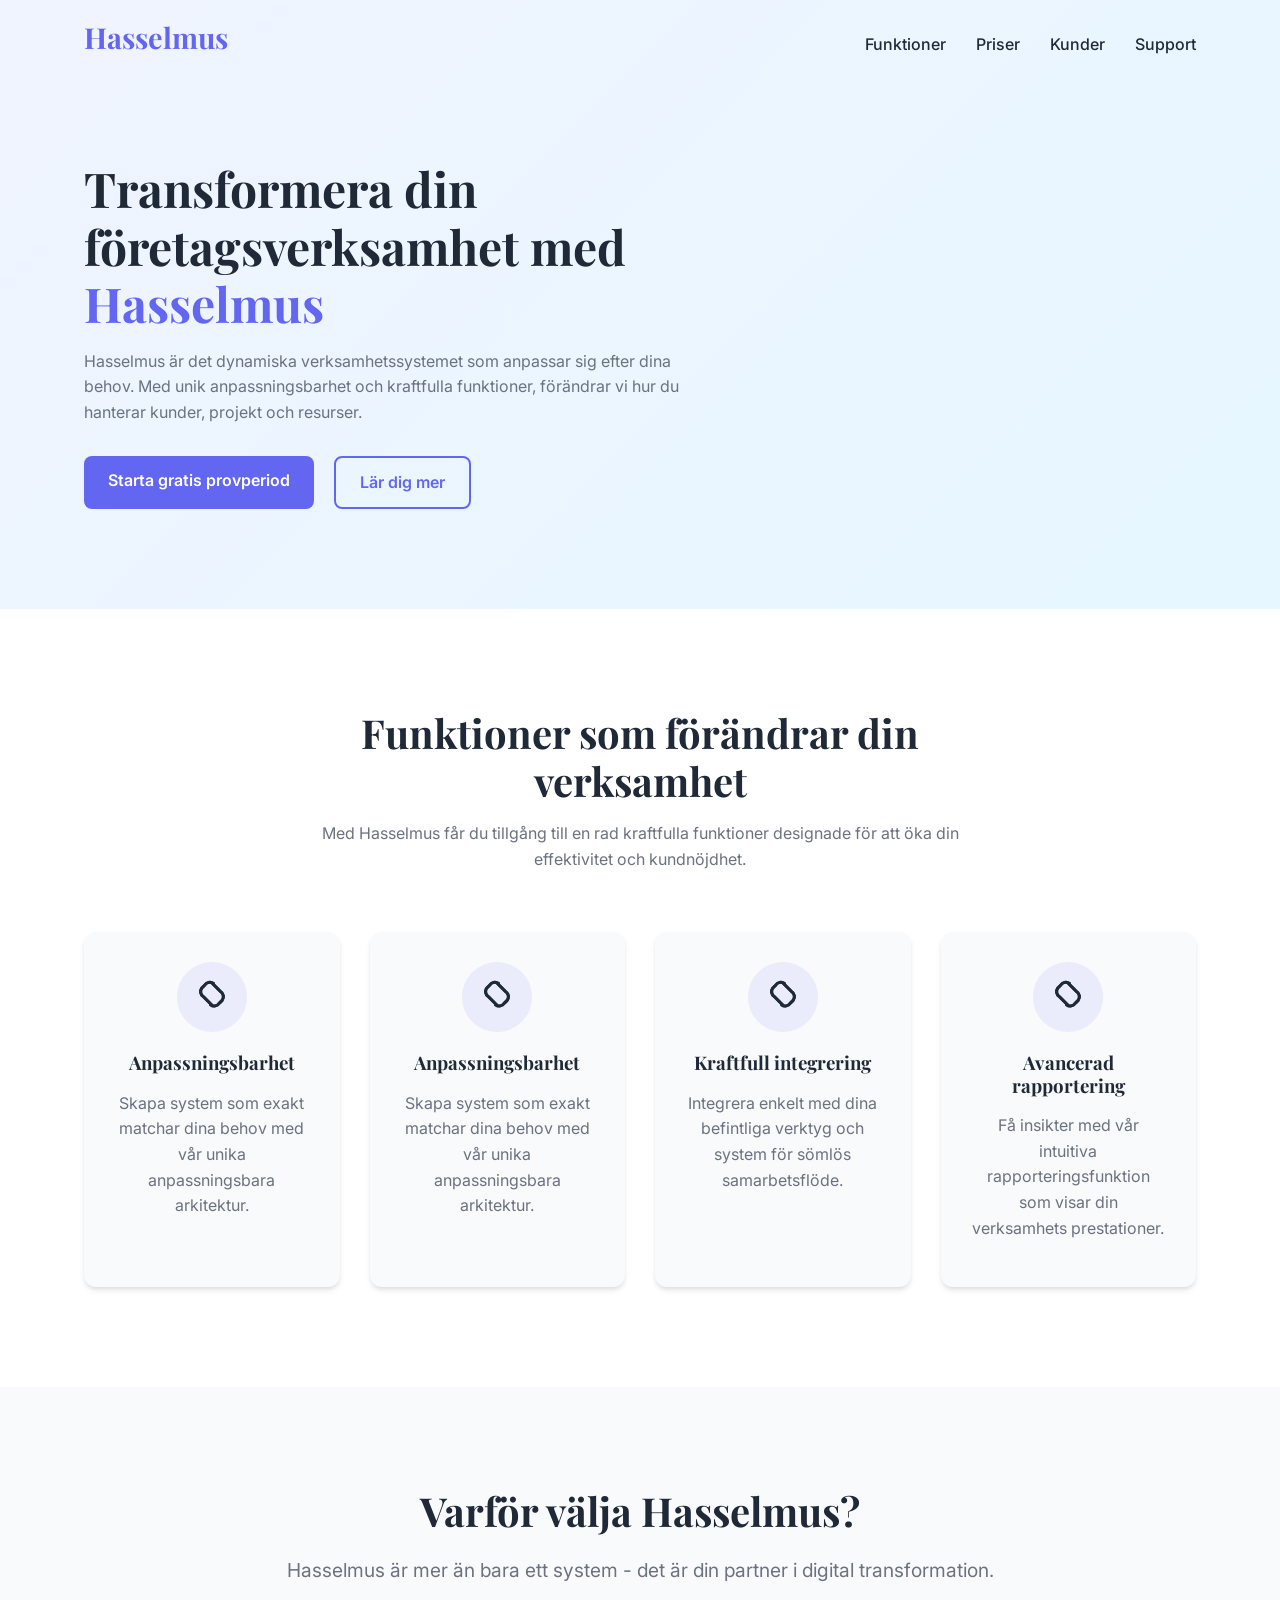
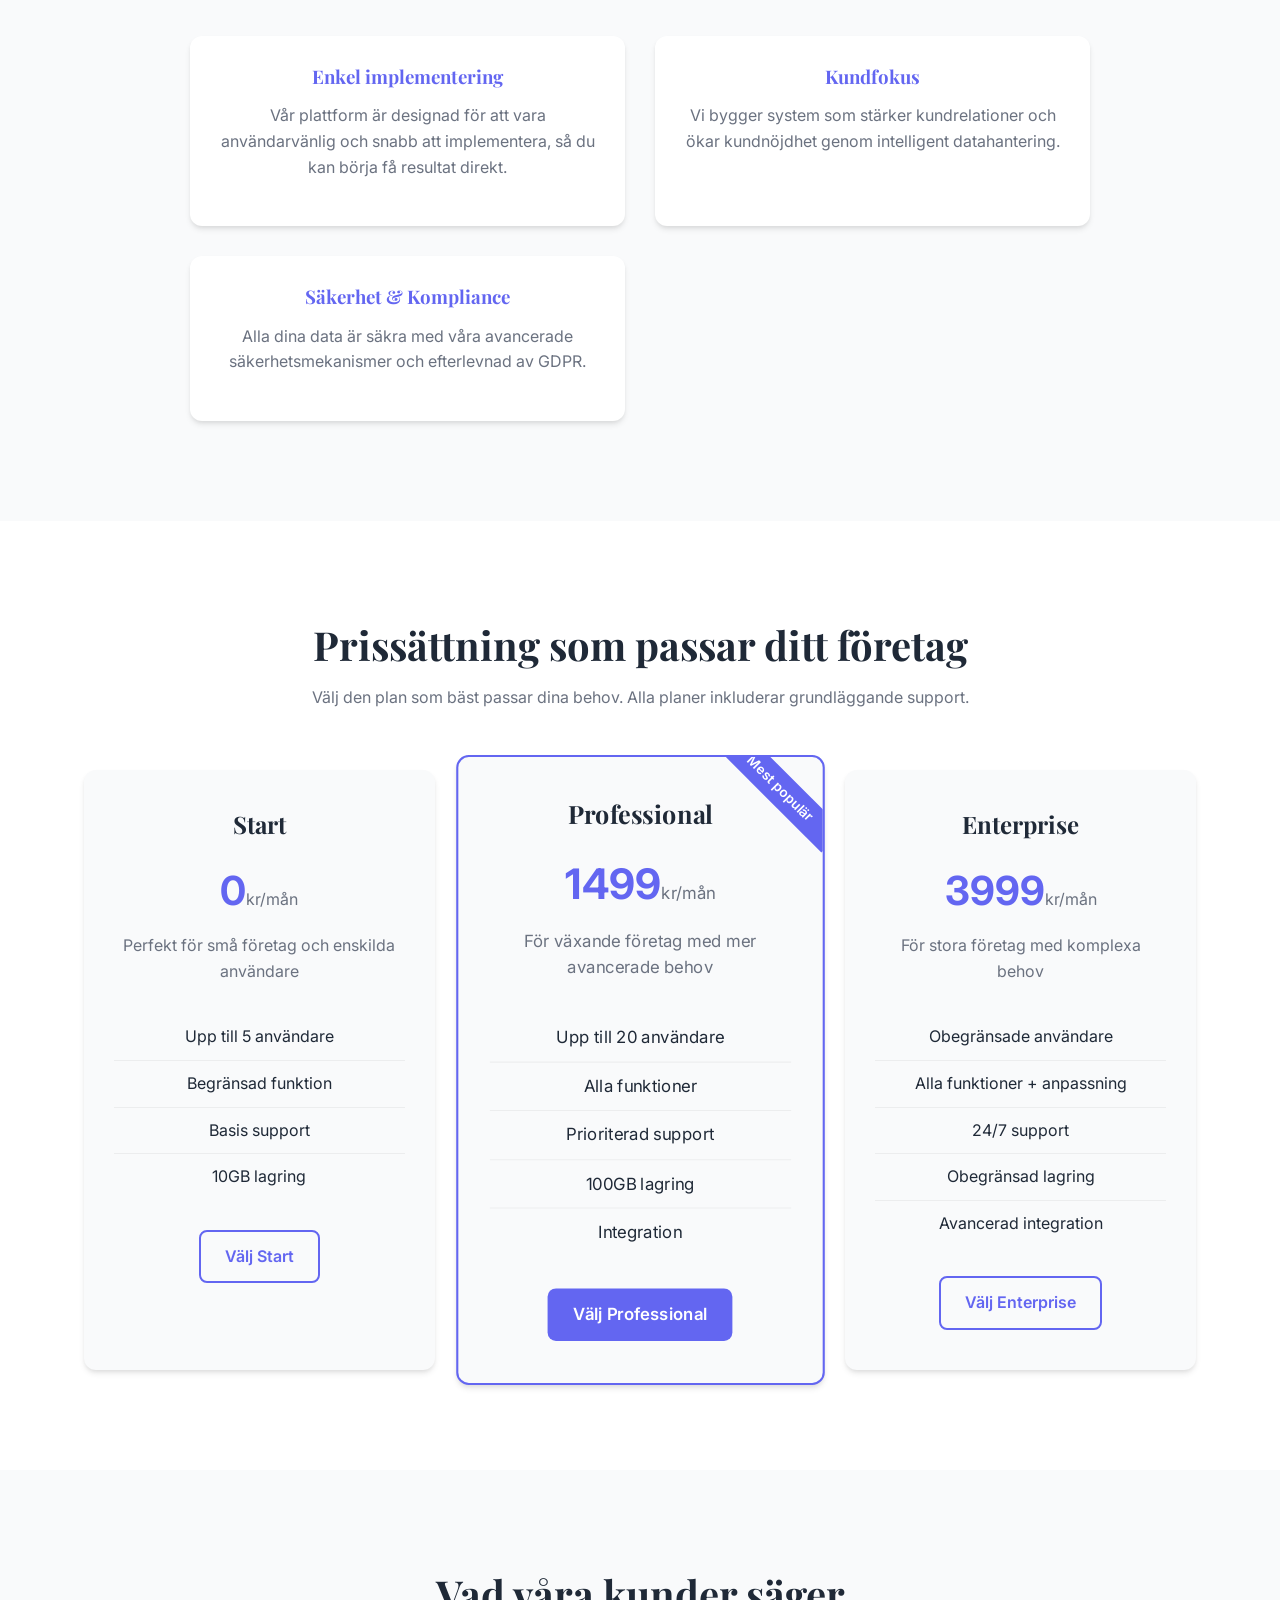
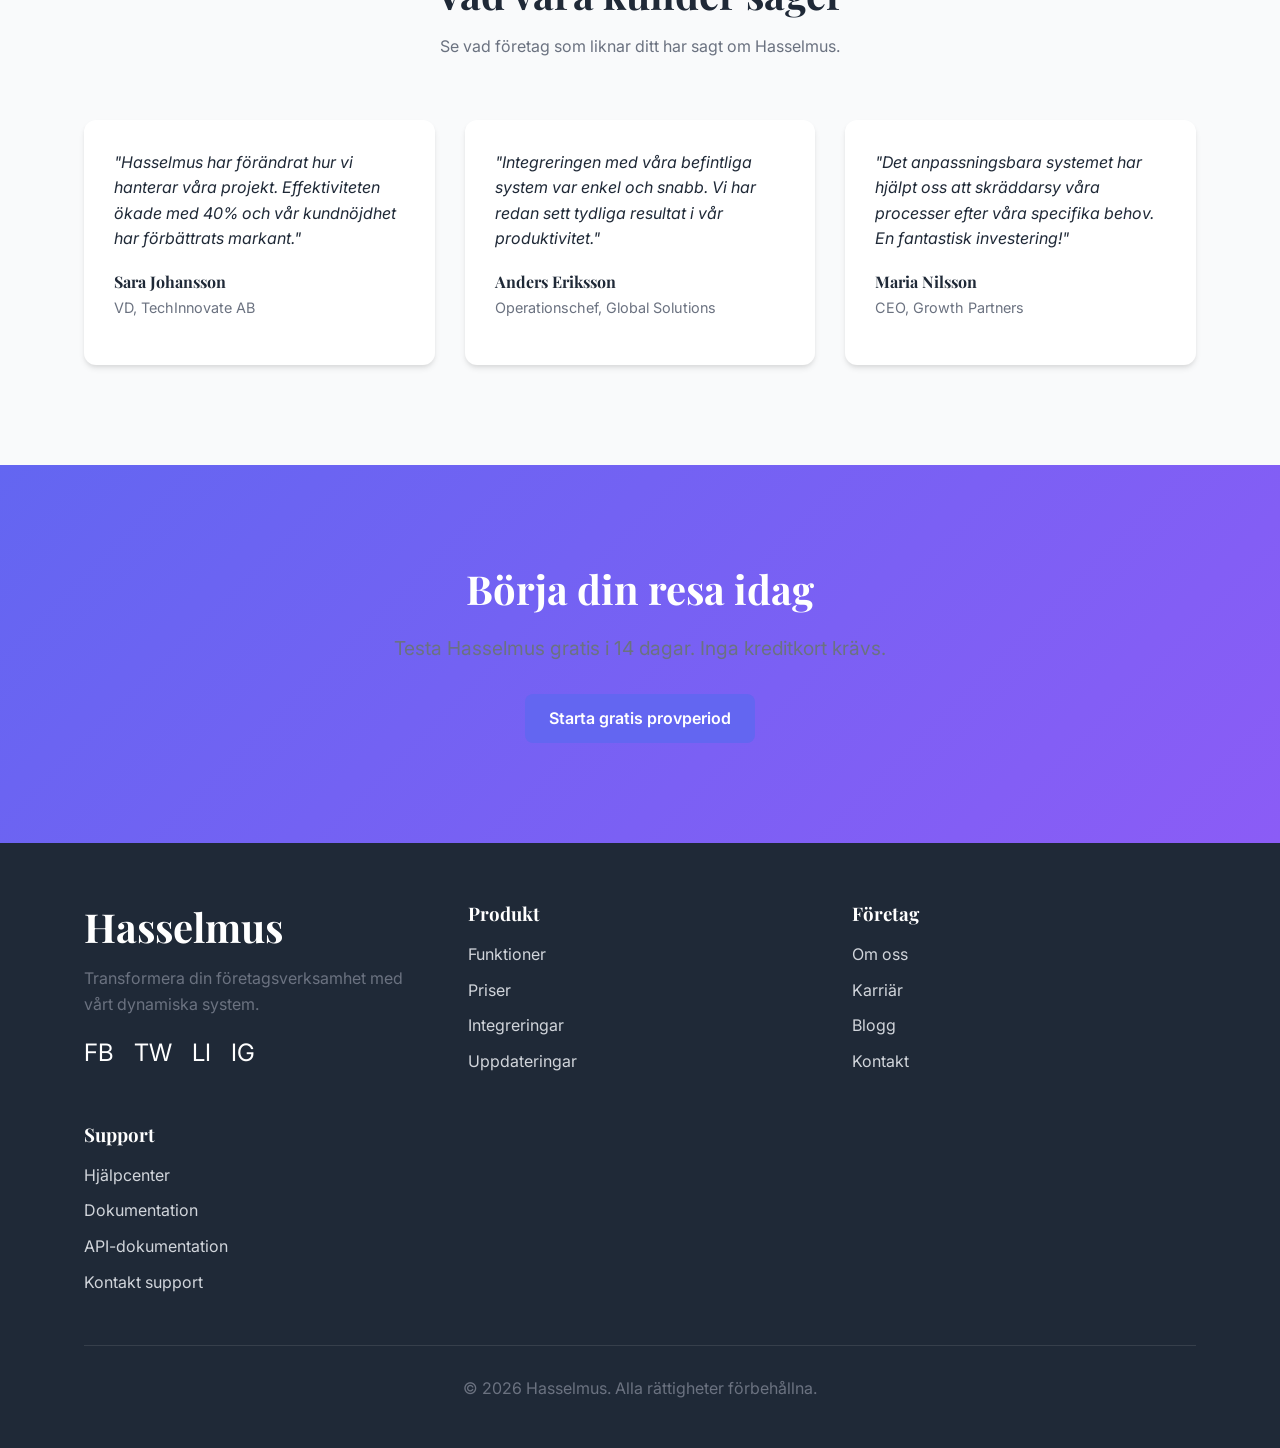
==== index.html @ 11405f91 "Initial commit" ====
<!doctype html>
<html lang="sv">
  <head>
    <meta charset="UTF-8" />
    <meta name="viewport" content="width=device-width, initial-scale=1.0" />
    <title>Hasselmus - Dynamiskt verksamhetssystem för företag</title>

    <link
      href="https://fonts.googleapis.com/css2?family=Inter:wght@300;400;500;600;700&family=Playfair+Display:wght@700&display=swap"
      rel="stylesheet"
    />
    <style>
      :root {
        --primary: #6366f1;
        --primary-dark: #4f46e5;
        --secondary: #f9fafb;
        --accent: #8b5cf6;
        --dark: #1f2937;
        --light: #f8fafc;
        --gray: #6b7280;
        --success: #10b981;
        --shadow:
          0 4px 6px -1px rgba(0, 0, 0, 0.1), 0 2px 4px -1px rgba(0, 0, 0, 0.06);
        --transition: all 0.3s ease;
      }

      * {
        margin: 0;
        padding: 0;
        box-sizing: border-box;
      }

      body {
        font-family: "Inter", sans-serif;
        line-height: 1.6;
        color: var(--dark);
        background-color: var(--light);
        overflow-x: hidden;
      }

      .container {
        width: 90%;
        max-width: 1200px;
        margin: 0 auto;
        padding: 0 20px;
      }

      h1,
      h2,
      h3,
      h4 {
        font-family: "Playfair Display", serif;
        font-weight: 700;
        line-height: 1.2;
        margin-bottom: 1rem;
      }

      h1 {
        font-size: 3rem;
      }

      h2 {
        font-size: 2.5rem;
      }

      p {
        margin-bottom: 1rem;
        color: var(--gray);
      }

      a {
        text-decoration: none;
        color: var(--primary);
        transition: var(--transition);
      }

      a:hover {
        color: var(--primary-dark);
      }

      .btn {
        display: inline-block;
        padding: 12px 24px;
        border-radius: 8px;
        font-weight: 600;
        text-align: center;
        cursor: pointer;
        transition: var(--transition);
        border: none;
        font-size: 1rem;
      }

      .btn-primary {
        background-color: var(--primary);
        color: white;
      }

      .btn-primary:hover {
        background-color: var(--primary-dark);
        transform: translateY(-2px);
        box-shadow: var(--shadow);
      }

      .btn-secondary {
        background-color: transparent;
        color: var(--primary);
        border: 2px solid var(--primary);
      }

      .btn-secondary:hover {
        background-color: var(--primary);
        color: white;
        transform: translateY(-2px);
        box-shadow: var(--shadow);
      }

      /* Header */
      .header {
        position: fixed;
        top: 0;
        left: 0;
        width: 100%;
        padding: 20px 0;
        background-color: rgba(255, 255, 255, 0.95);
        box-shadow: var(--shadow);
        z-index: 1000;
      }

      .header .container {
        display: flex;
        justify-content: space-between;
        align-items: center;
      }

      .logo h2 {
        color: var(--primary);
        font-size: 1.8rem;
      }

      .navigation ul {
        display: flex;
        list-style: none;
      }

      .navigation ul li {
        margin-left: 30px;
      }

      .navigation ul li a {
        color: var(--dark);
        font-weight: 500;
      }

      .navigation ul li a:hover {
        color: var(--primary);
      }

      /* Hero Section */
      .hero {
        padding: 160px 0 100px;
        background: linear-gradient(135deg, #f0f4ff 0%, #e6f7ff 100%);
      }

      .hero-content {
        max-width: 600px;
      }

      .hero-title {
        font-size: 3rem;
        margin-bottom: 20px;
        line-height: 1.2;
      }

      .highlight {
        color: var(--primary);
      }

      .hero-description {
        font-size: 1.2rem;
        margin-bottom: 30px;
        color: var(--gray);
      }

      .hero-buttons {
        display: flex;
        gap: 20px;
        margin-top: 30px;
      }

      .hero-image {
        margin-top: 50px;
        border-radius: 12px;
        overflow: hidden;
        box-shadow: var(--shadow);
      }

      .hero-image img {
        width: 100%;
        height: auto;
        display: block;
      }

      /* Features Section */
      .features {
        padding: 100px 0;
        background-color: white;
      }

      .section-header {
        text-align: center;
        max-width: 700px;
        margin: 0 auto 60px;
      }

      .section-title {
        font-size: 2.5rem;
        margin-bottom: 20px;
      }

      .section-description {
        font-size: 1.2rem;
        color: var(--gray);
      }

      .features-grid {
        display: grid;
        grid-template-columns: repeat(auto-fit, minmax(250px, 1fr));
        gap: 30px;
      }

      .feature-card {
        background-color: var(--secondary);
        padding: 30px;
        border-radius: 12px;
        text-align: center;
        transition: var(--transition);
        box-shadow: var(--shadow);
      }

      .feature-card:hover {
        transform: translateY(-10px);
        box-shadow: 0 10px 15px -3px rgba(0, 0, 0, 0.1);
      }

      .feature-icon {
        width: 70px;
        height: 70px;
        background-color: rgba(99, 102, 241, 0.1);
        border-radius: 50%;
        display: flex;
        align-items: center;
        justify-content: center;
        margin: 0 auto 20px;
      }

      .feature-title {
        font-size: 1.5rem;
        margin-bottom: 15px;
      }

      /* USP Section */
      .usp {
        padding: 100px 0;
        background-color: var(--secondary);
      }

      .usp-content {
        max-width: 900px;
        margin: 0 auto;
        text-align: center;
      }

      .usp-title {
        font-size: 2.5rem;
        margin-bottom: 20px;
      }

      .usp-description {
        font-size: 1.2rem;
        margin-bottom: 40px;
        color: var(--gray);
      }

      .usp-features {
        display: grid;
        grid-template-columns: repeat(auto-fit, minmax(300px, 1fr));
        gap: 30px;
        margin-top: 50px;
      }

      .usp-feature {
        background-color: white;
        padding: 30px;
        border-radius: 12px;
        box-shadow: var(--shadow);
      }

      .usp-feature h3 {
        color: var(--primary);
        margin-bottom: 15px;
      }

      /* Pricing Section */
      .pricing {
        padding: 100px 0;
        background-color: white;
      }

      .pricing-grid {
        display: grid;
        grid-template-columns: repeat(auto-fit, minmax(300px, 1fr));
        gap: 30px;
      }

      .pricing-card {
        background-color: var(--secondary);
        border-radius: 12px;
        padding: 40px 30px;
        text-align: center;
        box-shadow: var(--shadow);
        position: relative;
        overflow: hidden;
        transition: var(--transition);
      }

      .pricing-card:hover {
        transform: translateY(-10px);
      }

      .pricing-card.popular {
        border: 2px solid var(--primary);
        transform: scale(1.05);
      }

      .pricing-card.popular:hover {
        transform: scale(1.05) translateY(-10px);
      }

      .popular::before {
        content: "Mest populär";
        position: absolute;
        top: 15px;
        right: -30px;
        background-color: var(--primary);
        color: white;
        padding: 5px 30px;
        font-size: 0.8rem;
        font-weight: 600;
        transform: rotate(45deg);
      }

      .pricing-name {
        font-size: 1.5rem;
        margin-bottom: 20px;
      }

      .pricing-price {
        font-size: 2.5rem;
        font-weight: 700;
        color: var(--primary);
        margin-bottom: 10px;
      }

      .pricing-price span {
        font-size: 1rem;
        color: var(--gray);
        font-weight: normal;
      }

      .pricing-description {
        color: var(--gray);
        margin-bottom: 30px;
      }

      .pricing-features {
        list-style: none;
        margin-bottom: 30px;
      }

      .pricing-features li {
        padding: 10px 0;
        border-bottom: 1px solid rgba(0, 0, 0, 0.05);
      }

      .pricing-features li:last-child {
        border-bottom: none;
      }

      /* Testimonials */
      .testimonials {
        padding: 100px 0;
        background-color: var(--secondary);
      }

      .testimonials-grid {
        display: grid;
        grid-template-columns: repeat(auto-fit, minmax(300px, 1fr));
        gap: 30px;
      }

      .testimonial-card {
        background-color: white;
        padding: 30px;
        border-radius: 12px;
        box-shadow: var(--shadow);
      }

      .testimonial-content {
        margin-bottom: 20px;
        font-style: italic;
        color: var(--dark);
      }

      .testimonial-author {
        display: flex;
        align-items: center;
      }

      .testimonial-author img {
        width: 60px;
        height: 60px;
        border-radius: 50%;
        margin-right: 15px;
        object-fit: cover;
      }

      .testimonial-author h4 {
        margin-bottom: 5px;
      }

      .testimonial-author p {
        color: var(--gray);
        font-size: 0.9rem;
      }

      /* CTA Section */
      .cta {
        padding: 100px 0;
        background: linear-gradient(135deg, #6366f1 0%, #8b5cf6 100%);
        color: white;
        text-align: center;
      }

      .cta-title {
        font-size: 2.5rem;
        margin-bottom: 20px;
      }

      .cta-description {
        font-size: 1.2rem;
        max-width: 700px;
        margin: 0 auto 30px;
      }

      /* Footer */
      .footer {
        padding: 60px 0 30px;
        background-color: var(--dark);
        color: white;
      }

      .footer-content {
        display: grid;
        grid-template-columns: repeat(auto-fit, minmax(250px, 1fr));
        gap: 40px;
        margin-bottom: 40px;
      }

      .footer-logo h2 {
        color: white;
        margin-bottom: 15px;
      }

      .footer-links ul {
        list-style: none;
      }

      .footer-links ul li {
        margin-bottom: 10px;
      }

      .footer-links ul li a {
        color: #d1d5db;
      }

      .footer-links ul li a:hover {
        color: white;
      }

      .footer-social {
        display: flex;
        gap: 20px;
      }

      .footer-social a {
        color: white;
        font-size: 1.5rem;
      }

      .footer-bottom {
        text-align: center;
        padding-top: 30px;
        border-top: 1px solid rgba(255, 255, 255, 0.1);
        color: #9ca3af;
      }

      /* Responsive */
      @media (max-width: 768px) {
        .hero-title {
          font-size: 2.2rem;
        }

        .hero-buttons {
          flex-direction: column;
          gap: 15px;
        }

        .navigation ul li {
          margin-left: 15px;
        }

        h1 {
          font-size: 2.2rem;
        }

        h2 {
          font-size: 2rem;
        }
      }

      @media (max-width: 480px) {
        .header .container {
          flex-direction: column;
          gap: 20px;
        }

        .navigation ul {
          flex-wrap: wrap;
          justify-content: center;
        }

        .navigation ul li {
          margin: 5px 10px;
        }

        .hero {
          padding: 140px 0 60px;
        }

        .hero-title {
          font-size: 1.8rem;
        }
      }
    </style>
  </head>
  <body>
    <!-- Header -->
    <header class="header">
      <div class="container">
        <div class="logo">
          <h2>Hasselmus</h2>
        </div>
        <nav class="navigation">
          <ul>
            <li><a href="#features">Funktioner</a></li>
            <li><a href="#pricing">Priser</a></li>
            <li><a href="#testimonials">Kunder</a></li>

            <li><a href="#">Support</a></li>
          </ul>
        </nav>
      </div>
    </header>

    <!-- Hero Section -->
    <section class="hero">
      <div class="container">
        <div class="hero-content">
          <h1>
            Transformera din företagsverksamhet med
            <span class="highlight">Hasselmus</span>
          </h1>
          <p>
            Hasselmus är det dynamiska verksamhetssystemet som anpassar sig
            efter dina behov. Med unik anpassningsbarhet och kraftfulla
            funktioner, förändrar vi hur du hanterar kunder, projekt och
            resurser.
          </p>
          <div class="hero-buttons">
            <a href="#" class="btn btn-primary">Starta gratis provperiod</a>
            <a href="#features" class="btn btn-secondary">Lär dig mer</a>
          </div>
        </div>
      </div>
    </section>

    <!-- Features Section -->

    <section class="features" id="features">
      <div class="container">
        <div class="section-header">
          <h2>Funktioner som förändrar din verksamhet</h2>
          <p>
            Med Hasselmus får du tillgång till en rad kraftfulla funktioner
            designade för att öka din effektivitet och kundnöjdhet.
          </p>
        </div>
        <div class="features-grid">
          <div class="feature-card">
            <div class="feature-icon">
              <svg
                xmlns="http://www.w3.org/2000/svg"
                width="36"
                height="36"
                viewBox="0 0 24 24"
                fill="none"
                stroke="currentColor"
                stroke-width="2"
                stroke-linecap="round"
                stroke-linejoin="round"
              >
                <path
                  d="M12 2.69l5.66 5.66a4 4 0 0 1 1.1 5.88l-1.83 1.83a4 4 0 0 1-5.88 1.1L12 17.5l-5.66-5.66a4 4 0 0 1-1.1-5.88l1.83-1.83a4 4 0 0 1 5.88-1.1L12 2.69z"
                ></path>
                <path
                  d="M12 2.69l5.66 5.66a4 4 0 0 1 1.1 5.88l-1.83 1.83a4 4 0 0 1-5.88 1.1L12 17.5l-5.66-5.66a4 4 0 0 1-1.1-5.88l1.83-1.83a4 4 0 0 1 5.88-1.1L12 2.69z"
                ></path>
              </svg>
            </div>

            <h3>Anpassningsbarhet</h3>
            <p>
              Skapa system som exakt matchar dina behov med vår unika
              anpassningsbara arkitektur.
            </p>
          </div>
          <div class="feature-card">
            <div class="feature-icon">
              <svg
                xmlns="http://www.w3.org/2000/svg"
                width="36"
                height="36"
                viewBox="0 0 24 24"
                fill="none"
                stroke="currentColor"
                stroke-width="2"
                stroke-linecap="round"
                stroke-linejoin="round"
              >
                <path
                  d="M12 2.69l5.66 5.66a4 4 0 0 1 1.1 5.88l-1.83 1.83a4 4 0 0 1-5.88 1.1L12 17.5l-5.66-5.66a4 4 0 0 1-1.1-5.88l1.83-1.83a4 4 0 0 1 5.88-1.1L12 2.69z"
                ></path>
                <path
                  d="M12 2.69l5.66 5.66a4 4 0 0 1 1.1 5.88l-1.83 1.83a4 4 0 0 1-5.88 1.1L12 17.5l-5.66-5.66a4 4 0 0 1-1.1-5.88l1.83-1.83a4 4 0 0 1 5.88-1.1L12 2.69z"
                ></path>
              </svg>
            </div>
            <h3>Anpassningsbarhet</h3>
            <p>
              Skapa system som exakt matchar dina behov med vår unika
              anpassningsbara arkitektur.
            </p>
          </div>
          <div class="feature-card">
            <div class="feature-icon">
              <svg
                xmlns="http://www.w3.org/2000/svg"
                width="36"
                height="36"
                viewBox="0 0 24 24"
                fill="none"
                stroke="currentColor"
                stroke-width="2"
                stroke-linecap="round"
                stroke-linejoin="round"
              >
                <path
                  d="M12 2.69l5.66 5.66a4 4 0 0 1 1.1 5.88l-1.83 1.83a4 4 0 0 1-5.88 1.1L12 17.5l-5.66-5.66a4 4 0 0 1-1.1-5.88l1.83-1.83a4 4 0 0 1 5.88-1.1L12 2.69z"
                ></path>
                <path
                  d="M12 2.69l5.66 5.66a4 4 0 0 1 1.1 5.88l-1.83 1.83a4 4 0 0 1-5.88 1.1L12 17.5l-5.66-5.66a4 4 0 0 1-1.1-5.88l1.83-1.83a4 4 0 0 1 5.88-1.1L12 2.69z"
                ></path>
              </svg>
            </div>
            <h3>Kraftfull integrering</h3>
            <p>
              Integrera enkelt med dina befintliga verktyg och system för sömlös
              samarbetsflöde.
            </p>
          </div>
          <div class="feature-card">
            <div class="feature-icon">
              <svg
                xmlns="http://www.w3.org/2000/svg"
                width="36"
                height="36"
                viewBox="0 0 24 24"
                fill="none"
                stroke="currentColor"
                stroke-width="2"
                stroke-linecap="round"
                stroke-linejoin="round"
              >
                <path
                  d="M12 2.69l5.66 5.66a4 4 0 0 1 1.1 5.88l-1.83 1.83a4 4 0 0 1-5.88 1.1L12 17.5l-5.66-5.66a4 4 0 0 1-1.1-5.88l1.83-1.83a4 4 0 0 1 5.88-1.1L12 2.69z"
                ></path>
                <path
                  d="M12 2.69l5.66 5.66a4 4 0 0 1 1.1 5.88l-1.83 1.83a4 4 0 0 1-5.88 1.1L12 17.5l-5.66-5.66a4 4 0 0 1-1.1-5.88l1.83-1.83a4 4 0 0 1 5.88-1.1L12 2.69z"
                ></path>
              </svg>
            </div>
            <h3>Avancerad rapportering</h3>
            <p>
              Få insikter med vår intuitiva rapporteringsfunktion som visar din
              verksamhets prestationer.
            </p>
          </div>
        </div>
      </div>
    </section>

    <!-- USP Section -->
    <section class="usp">
      <div class="container">
        <div class="usp-content">
          <h2 class="usp-title">Varför välja Hasselmus?</h2>
          <p class="usp-description">
            Hasselmus är mer än bara ett system - det är din partner i digital
            transformation.
          </p>
          <div class="usp-features">
            <div class="usp-feature">
              <h3>Enkel implementering</h3>
              <p>
                Vår plattform är designad för att vara användarvänlig och snabb
                att implementera, så du kan börja få resultat direkt.
              </p>
            </div>
            <div class="usp-feature">
              <h3>Kundfokus</h3>
              <p>
                Vi bygger system som stärker kundrelationer och ökar kundnöjdhet
                genom intelligent datahantering.
              </p>
            </div>
            <div class="usp-feature">
              <h3>Säkerhet & Kompliance</h3>
              <p>
                Alla dina data är säkra med våra avancerade säkerhetsmekanismer
                och efterlevnad av GDPR.
              </p>
            </div>
          </div>
        </div>
      </div>
    </section>

    <!-- Pricing Section -->
    <section class="pricing" id="pricing">
      <div class="container">
        <div class="section-header">
          <h2>Prissättning som passar ditt företag</h2>
          <p>
            Välj den plan som bäst passar dina behov. Alla planer inkluderar
            grundläggande support.
          </p>
        </div>
        <div class="pricing-grid">
          <div class="pricing-card">
            <h3 class="pricing-name">Start</h3>
            <div class="pricing-price">0<span>kr/mån</span></div>
            <p class="pricing-description">
              Perfekt för små företag och enskilda användare
            </p>
            <ul class="pricing-features">
              <li>Upp till 5 användare</li>
              <li>Begränsad funktion</li>
              <li>Basis support</li>
              <li>10GB lagring</li>
            </ul>
            <a href="#" class="btn btn-secondary">Välj Start</a>
          </div>
          <div class="pricing-card popular">
            <h3 class="pricing-name">Professional</h3>
            <div class="pricing-price">1499<span>kr/mån</span></div>
            <p class="pricing-description">
              För växande företag med mer avancerade behov
            </p>
            <ul class="pricing-features">
              <li>Upp till 20 användare</li>
              <li>Alla funktioner</li>
              <li>Prioriterad support</li>
              <li>100GB lagring</li>
              <li>Integration</li>
            </ul>
            <a href="#" class="btn btn-primary">Välj Professional</a>
          </div>
          <div class="pricing-card">
            <h3 class="pricing-name">Enterprise</h3>
            <div class="pricing-price">3999<span>kr/mån</span></div>
            <p class="pricing-description">
              För stora företag med komplexa behov
            </p>
            <ul class="pricing-features">
              <li>Obegränsade användare</li>
              <li>Alla funktioner + anpassning</li>
              <li>24/7 support</li>
              <li>Obegränsad lagring</li>
              <li>Avancerad integration</li>
            </ul>
            <a href="#" class="btn btn-secondary">Välj Enterprise</a>
          </div>
        </div>
      </div>
    </section>

    <!-- Testimonials -->
    <section class="testimonials" id="testimonials">
      <div class="container">
        <div class="section-header">
          <h2>Vad våra kunder säger</h2>
          <p>Se vad företag som liknar ditt har sagt om Hasselmus.</p>
        </div>
        <div class="testimonials-grid">
          <div class="testimonial-card">
            <p class="testimonial-content">
              "Hasselmus har förändrat hur vi hanterar våra projekt.
              Effektiviteten ökade med 40% och vår kundnöjdhet har förbättrats
              markant."
            </p>
            <div class="testimonial-author">
              <div>
                <h4>Sara Johansson</h4>
                <p>VD, TechInnovate AB</p>
              </div>
            </div>
          </div>
          <div class="testimonial-card">
            <p class="testimonial-content">
              "Integreringen med våra befintliga system var enkel och snabb. Vi
              har redan sett tydliga resultat i vår produktivitet."
            </p>
            <div class="testimonial-author">
              <div>
                <h4>Anders Eriksson</h4>
                <p>Operationschef, Global Solutions</p>
              </div>
            </div>
          </div>
          <div class="testimonial-card">
            <p class="testimonial-content">
              "Det anpassningsbara systemet har hjälpt oss att skräddarsy våra
              processer efter våra specifika behov. En fantastisk investering!"
            </p>
            <div class="testimonial-author">
              <div>
                <h4>Maria Nilsson</h4>
                <p>CEO, Growth Partners</p>
              </div>
            </div>
          </div>
        </div>
      </div>
    </section>

    <!-- CTA Section -->
    <section class="cta">
      <div class="container">
        <h2 class="cta-title">Börja din resa idag</h2>
        <p class="cta-description">
          Testa Hasselmus gratis i 14 dagar. Inga kreditkort krävs.
        </p>
        <a href="#" class="btn btn-primary">Starta gratis provperiod</a>
      </div>
    </section>

    <!-- Footer -->
    <footer class="footer">
      <div class="container">
        <div class="footer-content">
          <div class="footer-logo">
            <h2>Hasselmus</h2>
            <p>
              Transformera din företagsverksamhet med vårt dynamiska system.
            </p>
            <div class="footer-social">
              <a href="#">FB</a>
              <a href="#">TW</a>
              <a href="#">LI</a>
              <a href="#">IG</a>
            </div>
          </div>
          <div class="footer-links">
            <h3>Produkt</h3>
            <ul>
              <li><a href="#">Funktioner</a></li>
              <li><a href="#">Priser</a></li>
              <li><a href="#">Integreringar</a></li>
              <li><a href="#">Uppdateringar</a></li>
            </ul>
          </div>
          <div class="footer-links">
            <h3>Företag</h3>
            <ul>
              <li><a href="#">Om oss</a></li>
              <li><a href="#">Karriär</a></li>
              <li><a href="#">Blogg</a></li>
              <li><a href="#">Kontakt</a></li>
            </ul>
          </div>
          <div class="footer-links">
            <h3>Support</h3>
            <ul>
              <li><a href="#">Hjälpcenter</a></li>
              <li><a href="#">Dokumentation</a></li>
              <li><a href="#">API-dokumentation</a></li>
              <li><a href="#">Kontakt support</a></li>
            </ul>
          </div>
        </div>
        <div class="footer-bottom">
          <p>&copy; 2026 Hasselmus. Alla rättigheter förbehållna.</p>
        </div>
      </div>
    </footer>

    <script>
      // Smooth scrolling for navigation links
      document.querySelectorAll('a[href^="#"]').forEach((anchor) => {
        anchor.addEventListener("click", function (e) {
          e.preventDefault();
          document.querySelector(this.getAttribute("href")).scrollIntoView({
            behavior: "smooth",
          });
        });
      });

      // Header scroll effect
      window.addEventListener("scroll", function () {
        const header = document.querySelector(".header");
        if (window.scrollY > 100) {
          header.style.backgroundColor = "rgba(255, 255, 255, 0.95)";
          header.style.boxShadow = "0 2px 10px rgba(0,0,0,0.1)";
        } else {
          header.style.backgroundColor = "transparent";
          header.style.boxShadow = "none";
        }
      });
    </script>
  </body>
</html>
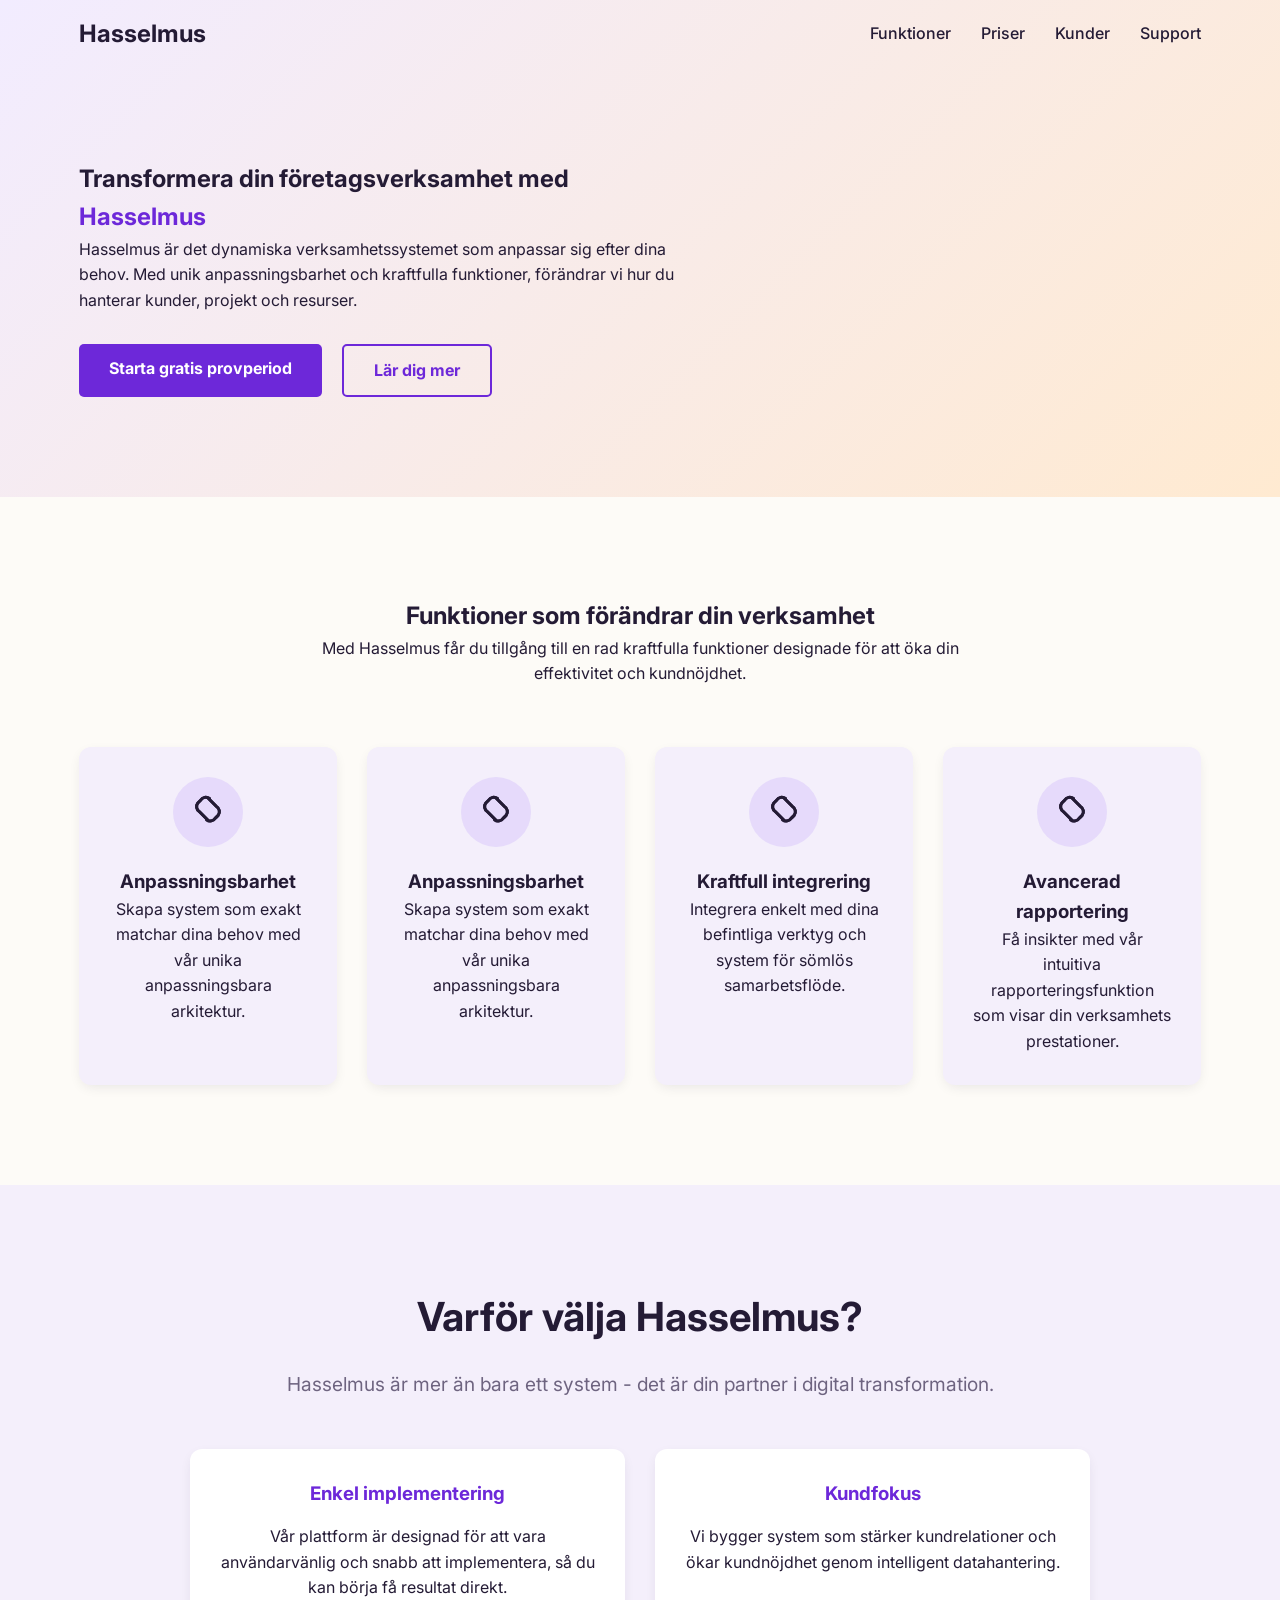
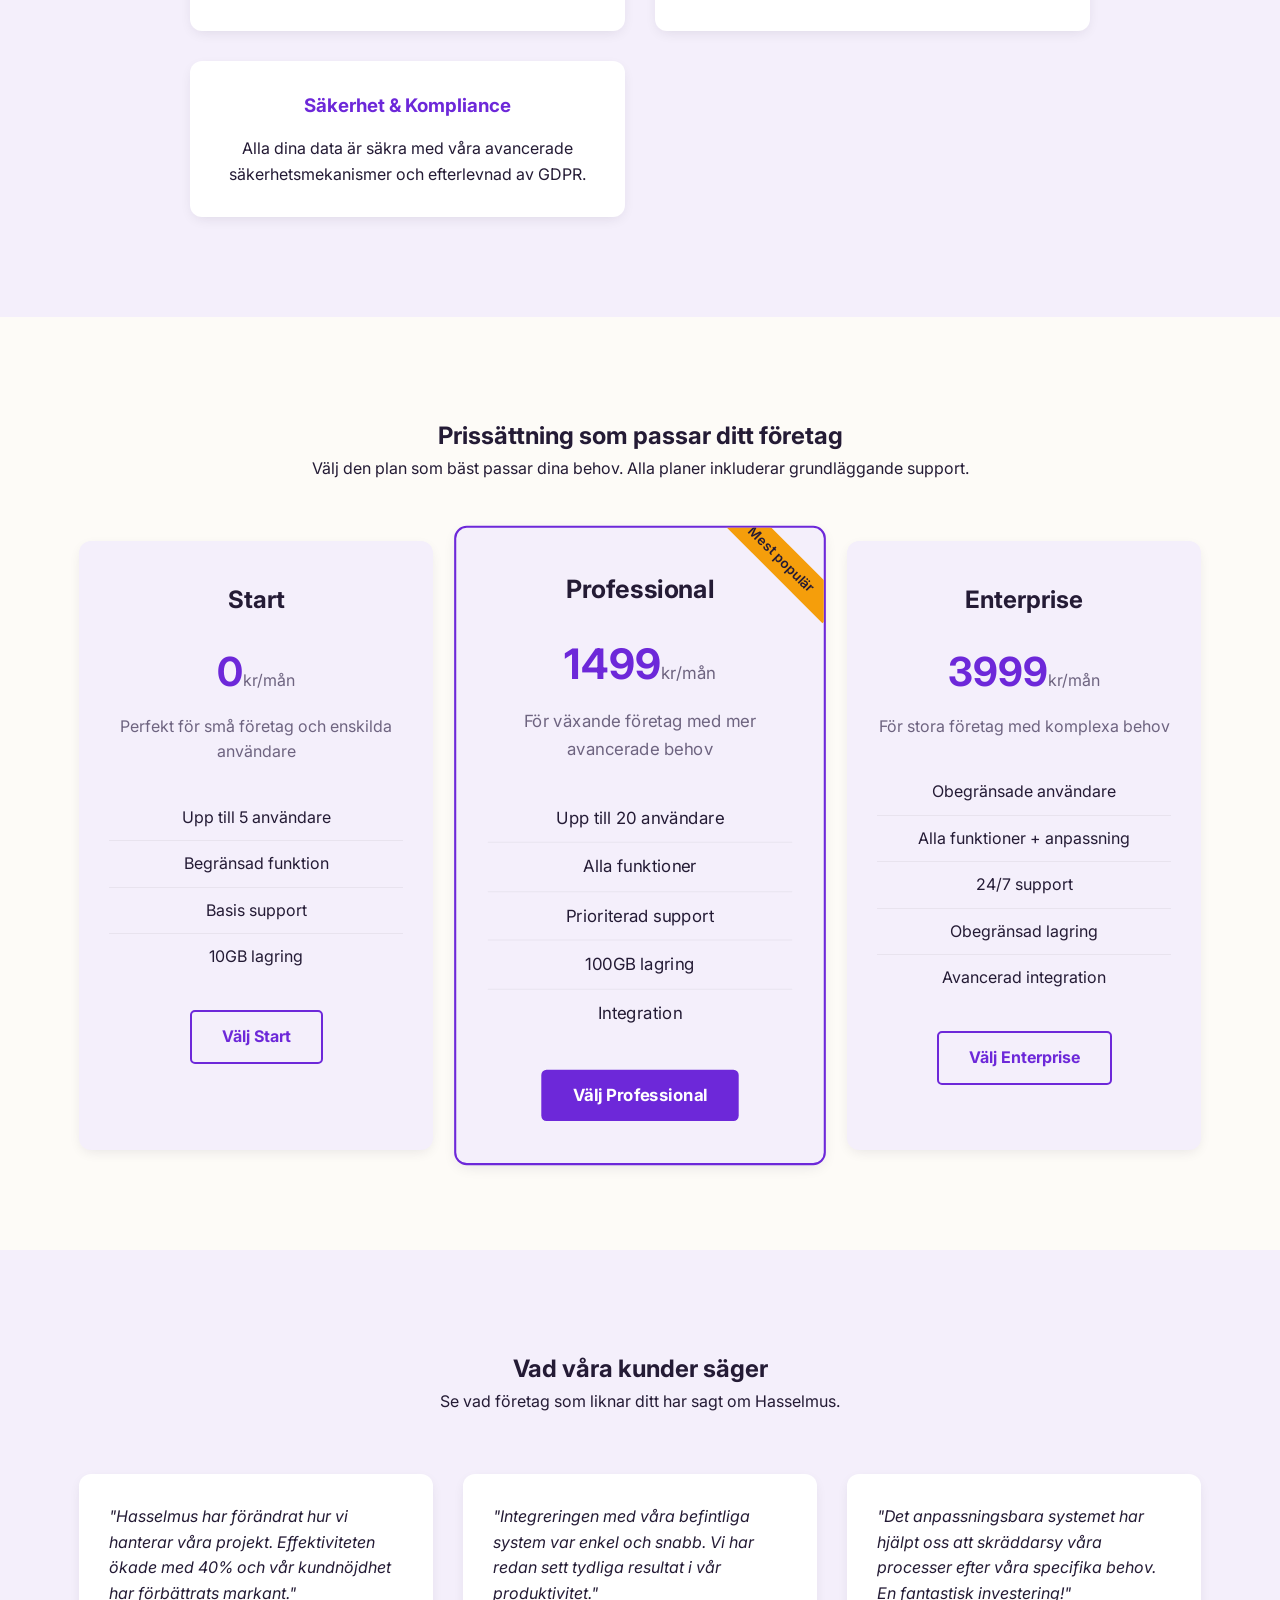
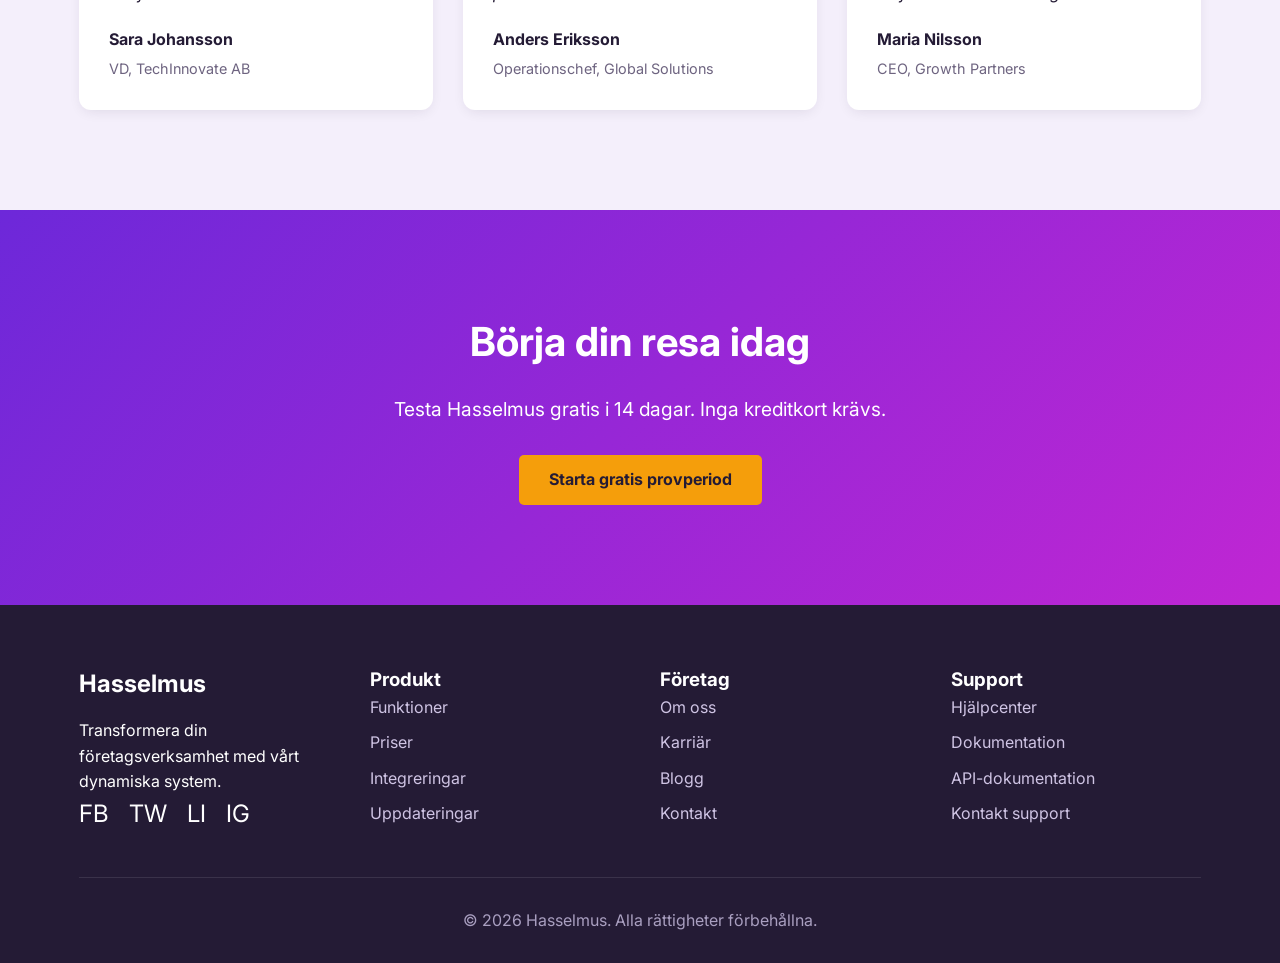
==== commit c46ce3d5: "Nya färger och bryt ut sidans sektioner" ====
--- a/index.html
+++ b/index.html
@@ -9,943 +9,18 @@
       href="https://fonts.googleapis.com/css2?family=Inter:wght@300;400;500;600;700&family=Playfair+Display:wght@700&display=swap"
       rel="stylesheet"
     />
-    <style>
-      :root {
-        --primary: #6366f1;
-        --primary-dark: #4f46e5;
-        --secondary: #f9fafb;
-        --accent: #8b5cf6;
-        --dark: #1f2937;
-        --light: #f8fafc;
-        --gray: #6b7280;
-        --success: #10b981;
-        --shadow:
-          0 4px 6px -1px rgba(0, 0, 0, 0.1), 0 2px 4px -1px rgba(0, 0, 0, 0.06);
-        --transition: all 0.3s ease;
-      }
-
-      * {
-        margin: 0;
-        padding: 0;
-        box-sizing: border-box;
-      }
-
-      body {
-        font-family: "Inter", sans-serif;
-        line-height: 1.6;
-        color: var(--dark);
-        background-color: var(--light);
-        overflow-x: hidden;
-      }
-
-      .container {
-        width: 90%;
-        max-width: 1200px;
-        margin: 0 auto;
-        padding: 0 20px;
-      }
-
-      h1,
-      h2,
-      h3,
-      h4 {
-        font-family: "Playfair Display", serif;
-        font-weight: 700;
-        line-height: 1.2;
-        margin-bottom: 1rem;
-      }
-
-      h1 {
-        font-size: 3rem;
-      }
-
-      h2 {
-        font-size: 2.5rem;
-      }
-
-      p {
-        margin-bottom: 1rem;
-        color: var(--gray);
-      }
-
-      a {
-        text-decoration: none;
-        color: var(--primary);
-        transition: var(--transition);
-      }
-
-      a:hover {
-        color: var(--primary-dark);
-      }
-
-      .btn {
-        display: inline-block;
-        padding: 12px 24px;
-        border-radius: 8px;
-        font-weight: 600;
-        text-align: center;
-        cursor: pointer;
-        transition: var(--transition);
-        border: none;
-        font-size: 1rem;
-      }
-
-      .btn-primary {
-        background-color: var(--primary);
-        color: white;
-      }
-
-      .btn-primary:hover {
-        background-color: var(--primary-dark);
-        transform: translateY(-2px);
-        box-shadow: var(--shadow);
-      }
-
-      .btn-secondary {
-        background-color: transparent;
-        color: var(--primary);
-        border: 2px solid var(--primary);
-      }
-
-      .btn-secondary:hover {
-        background-color: var(--primary);
-        color: white;
-        transform: translateY(-2px);
-        box-shadow: var(--shadow);
-      }
-
-      /* Header */
-      .header {
-        position: fixed;
-        top: 0;
-        left: 0;
-        width: 100%;
-        padding: 20px 0;
-        background-color: rgba(255, 255, 255, 0.95);
-        box-shadow: var(--shadow);
-        z-index: 1000;
-      }
-
-      .header .container {
-        display: flex;
-        justify-content: space-between;
-        align-items: center;
-      }
-
-      .logo h2 {
-        color: var(--primary);
-        font-size: 1.8rem;
-      }
-
-      .navigation ul {
-        display: flex;
-        list-style: none;
-      }
-
-      .navigation ul li {
-        margin-left: 30px;
-      }
-
-      .navigation ul li a {
-        color: var(--dark);
-        font-weight: 500;
-      }
-
-      .navigation ul li a:hover {
-        color: var(--primary);
-      }
-
-      /* Hero Section */
-      .hero {
-        padding: 160px 0 100px;
-        background: linear-gradient(135deg, #f0f4ff 0%, #e6f7ff 100%);
-      }
-
-      .hero-content {
-        max-width: 600px;
-      }
-
-      .hero-title {
-        font-size: 3rem;
-        margin-bottom: 20px;
-        line-height: 1.2;
-      }
-
-      .highlight {
-        color: var(--primary);
-      }
-
-      .hero-description {
-        font-size: 1.2rem;
-        margin-bottom: 30px;
-        color: var(--gray);
-      }
-
-      .hero-buttons {
-        display: flex;
-        gap: 20px;
-        margin-top: 30px;
-      }
-
-      .hero-image {
-        margin-top: 50px;
-        border-radius: 12px;
-        overflow: hidden;
-        box-shadow: var(--shadow);
-      }
-
-      .hero-image img {
-        width: 100%;
-        height: auto;
-        display: block;
-      }
-
-      /* Features Section */
-      .features {
-        padding: 100px 0;
-        background-color: white;
-      }
-
-      .section-header {
-        text-align: center;
-        max-width: 700px;
-        margin: 0 auto 60px;
-      }
-
-      .section-title {
-        font-size: 2.5rem;
-        margin-bottom: 20px;
-      }
-
-      .section-description {
-        font-size: 1.2rem;
-        color: var(--gray);
-      }
-
-      .features-grid {
-        display: grid;
-        grid-template-columns: repeat(auto-fit, minmax(250px, 1fr));
-        gap: 30px;
-      }
-
-      .feature-card {
-        background-color: var(--secondary);
-        padding: 30px;
-        border-radius: 12px;
-        text-align: center;
-        transition: var(--transition);
-        box-shadow: var(--shadow);
-      }
-
-      .feature-card:hover {
-        transform: translateY(-10px);
-        box-shadow: 0 10px 15px -3px rgba(0, 0, 0, 0.1);
-      }
-
-      .feature-icon {
-        width: 70px;
-        height: 70px;
-        background-color: rgba(99, 102, 241, 0.1);
-        border-radius: 50%;
-        display: flex;
-        align-items: center;
-        justify-content: center;
-        margin: 0 auto 20px;
-      }
-
-      .feature-title {
-        font-size: 1.5rem;
-        margin-bottom: 15px;
-      }
-
-      /* USP Section */
-      .usp {
-        padding: 100px 0;
-        background-color: var(--secondary);
-      }
-
-      .usp-content {
-        max-width: 900px;
-        margin: 0 auto;
-        text-align: center;
-      }
-
-      .usp-title {
-        font-size: 2.5rem;
-        margin-bottom: 20px;
-      }
-
-      .usp-description {
-        font-size: 1.2rem;
-        margin-bottom: 40px;
-        color: var(--gray);
-      }
-
-      .usp-features {
-        display: grid;
-        grid-template-columns: repeat(auto-fit, minmax(300px, 1fr));
-        gap: 30px;
-        margin-top: 50px;
-      }
-
-      .usp-feature {
-        background-color: white;
-        padding: 30px;
-        border-radius: 12px;
-        box-shadow: var(--shadow);
-      }
-
-      .usp-feature h3 {
-        color: var(--primary);
-        margin-bottom: 15px;
-      }
-
-      /* Pricing Section */
-      .pricing {
-        padding: 100px 0;
-        background-color: white;
-      }
-
-      .pricing-grid {
-        display: grid;
-        grid-template-columns: repeat(auto-fit, minmax(300px, 1fr));
-        gap: 30px;
-      }
-
-      .pricing-card {
-        background-color: var(--secondary);
-        border-radius: 12px;
-        padding: 40px 30px;
-        text-align: center;
-        box-shadow: var(--shadow);
-        position: relative;
-        overflow: hidden;
-        transition: var(--transition);
-      }
-
-      .pricing-card:hover {
-        transform: translateY(-10px);
-      }
-
-      .pricing-card.popular {
-        border: 2px solid var(--primary);
-        transform: scale(1.05);
-      }
-
-      .pricing-card.popular:hover {
-        transform: scale(1.05) translateY(-10px);
-      }
-
-      .popular::before {
-        content: "Mest populär";
-        position: absolute;
-        top: 15px;
-        right: -30px;
-        background-color: var(--primary);
-        color: white;
-        padding: 5px 30px;
-        font-size: 0.8rem;
-        font-weight: 600;
-        transform: rotate(45deg);
-      }
-
-      .pricing-name {
-        font-size: 1.5rem;
-        margin-bottom: 20px;
-      }
-
-      .pricing-price {
-        font-size: 2.5rem;
-        font-weight: 700;
-        color: var(--primary);
-        margin-bottom: 10px;
-      }
-
-      .pricing-price span {
-        font-size: 1rem;
-        color: var(--gray);
-        font-weight: normal;
-      }
-
-      .pricing-description {
-        color: var(--gray);
-        margin-bottom: 30px;
-      }
-
-      .pricing-features {
-        list-style: none;
-        margin-bottom: 30px;
-      }
-
-      .pricing-features li {
-        padding: 10px 0;
-        border-bottom: 1px solid rgba(0, 0, 0, 0.05);
-      }
-
-      .pricing-features li:last-child {
-        border-bottom: none;
-      }
-
-      /* Testimonials */
-      .testimonials {
-        padding: 100px 0;
-        background-color: var(--secondary);
-      }
-
-      .testimonials-grid {
-        display: grid;
-        grid-template-columns: repeat(auto-fit, minmax(300px, 1fr));
-        gap: 30px;
-      }
-
-      .testimonial-card {
-        background-color: white;
-        padding: 30px;
-        border-radius: 12px;
-        box-shadow: var(--shadow);
-      }
-
-      .testimonial-content {
-        margin-bottom: 20px;
-        font-style: italic;
-        color: var(--dark);
-      }
-
-      .testimonial-author {
-        display: flex;
-        align-items: center;
-      }
-
-      .testimonial-author img {
-        width: 60px;
-        height: 60px;
-        border-radius: 50%;
-        margin-right: 15px;
-        object-fit: cover;
-      }
-
-      .testimonial-author h4 {
-        margin-bottom: 5px;
-      }
-
-      .testimonial-author p {
-        color: var(--gray);
-        font-size: 0.9rem;
-      }
-
-      /* CTA Section */
-      .cta {
-        padding: 100px 0;
-        background: linear-gradient(135deg, #6366f1 0%, #8b5cf6 100%);
-        color: white;
-        text-align: center;
-      }
-
-      .cta-title {
-        font-size: 2.5rem;
-        margin-bottom: 20px;
-      }
-
-      .cta-description {
-        font-size: 1.2rem;
-        max-width: 700px;
-        margin: 0 auto 30px;
-      }
-
-      /* Footer */
-      .footer {
-        padding: 60px 0 30px;
-        background-color: var(--dark);
-        color: white;
-      }
-
-      .footer-content {
-        display: grid;
-        grid-template-columns: repeat(auto-fit, minmax(250px, 1fr));
-        gap: 40px;
-        margin-bottom: 40px;
-      }
-
-      .footer-logo h2 {
-        color: white;
-        margin-bottom: 15px;
-      }
-
-      .footer-links ul {
-        list-style: none;
-      }
-
-      .footer-links ul li {
-        margin-bottom: 10px;
-      }
-
-      .footer-links ul li a {
-        color: #d1d5db;
-      }
-
-      .footer-links ul li a:hover {
-        color: white;
-      }
-
-      .footer-social {
-        display: flex;
-        gap: 20px;
-      }
-
-      .footer-social a {
-        color: white;
-        font-size: 1.5rem;
-      }
-
-      .footer-bottom {
-        text-align: center;
-        padding-top: 30px;
-        border-top: 1px solid rgba(255, 255, 255, 0.1);
-        color: #9ca3af;
-      }
-
-      /* Responsive */
-      @media (max-width: 768px) {
-        .hero-title {
-          font-size: 2.2rem;
-        }
-
-        .hero-buttons {
-          flex-direction: column;
-          gap: 15px;
-        }
-
-        .navigation ul li {
-          margin-left: 15px;
-        }
-
-        h1 {
-          font-size: 2.2rem;
-        }
-
-        h2 {
-          font-size: 2rem;
-        }
-      }
-
-      @media (max-width: 480px) {
-        .header .container {
-          flex-direction: column;
-          gap: 20px;
-        }
-
-        .navigation ul {
-          flex-wrap: wrap;
-          justify-content: center;
-        }
-
-        .navigation ul li {
-          margin: 5px 10px;
-        }
-
-        .hero {
-          padding: 140px 0 60px;
-        }
-
-        .hero-title {
-          font-size: 1.8rem;
-        }
-      }
-    </style>
+    <link rel="stylesheet" href="styles.css">
   </head>
   <body>
-    <!-- Header -->
-    <header class="header">
-      <div class="container">
-        <div class="logo">
-          <h2>Hasselmus</h2>
-        </div>
-        <nav class="navigation">
-          <ul>
-            <li><a href="#features">Funktioner</a></li>
-            <li><a href="#pricing">Priser</a></li>
-            <li><a href="#testimonials">Kunder</a></li>
+    <html-include src="sections/header.html"></html-include>
+    <html-include src="sections/hero.html"></html-include>
+    <html-include src="sections/features.html"></html-include>
+    <html-include src="sections/usp.html"></html-include>
+    <html-include src="sections/pricing.html"></html-include>
+    <html-include src="sections/testimonials.html"></html-include>
+    <html-include src="sections/cta.html"></html-include>
+    <html-include src="sections/footer.html"></html-include>
 
-            <li><a href="#">Support</a></li>
-          </ul>
-        </nav>
-      </div>
-    </header>
-
-    <!-- Hero Section -->
-    <section class="hero">
-      <div class="container">
-        <div class="hero-content">
-          <h1>
-            Transformera din företagsverksamhet med
-            <span class="highlight">Hasselmus</span>
-          </h1>
-          <p>
-            Hasselmus är det dynamiska verksamhetssystemet som anpassar sig
-            efter dina behov. Med unik anpassningsbarhet och kraftfulla
-            funktioner, förändrar vi hur du hanterar kunder, projekt och
-            resurser.
-          </p>
-          <div class="hero-buttons">
-            <a href="#" class="btn btn-primary">Starta gratis provperiod</a>
-            <a href="#features" class="btn btn-secondary">Lär dig mer</a>
-          </div>
-        </div>
-      </div>
-    </section>
-
-    <!-- Features Section -->
-
-    <section class="features" id="features">
-      <div class="container">
-        <div class="section-header">
-          <h2>Funktioner som förändrar din verksamhet</h2>
-          <p>
-            Med Hasselmus får du tillgång till en rad kraftfulla funktioner
-            designade för att öka din effektivitet och kundnöjdhet.
-          </p>
-        </div>
-        <div class="features-grid">
-          <div class="feature-card">
-            <div class="feature-icon">
-              <svg
-                xmlns="http://www.w3.org/2000/svg"
-                width="36"
-                height="36"
-                viewBox="0 0 24 24"
-                fill="none"
-                stroke="currentColor"
-                stroke-width="2"
-                stroke-linecap="round"
-                stroke-linejoin="round"
-              >
-                <path
-                  d="M12 2.69l5.66 5.66a4 4 0 0 1 1.1 5.88l-1.83 1.83a4 4 0 0 1-5.88 1.1L12 17.5l-5.66-5.66a4 4 0 0 1-1.1-5.88l1.83-1.83a4 4 0 0 1 5.88-1.1L12 2.69z"
-                ></path>
-                <path
-                  d="M12 2.69l5.66 5.66a4 4 0 0 1 1.1 5.88l-1.83 1.83a4 4 0 0 1-5.88 1.1L12 17.5l-5.66-5.66a4 4 0 0 1-1.1-5.88l1.83-1.83a4 4 0 0 1 5.88-1.1L12 2.69z"
-                ></path>
-              </svg>
-            </div>
-
-            <h3>Anpassningsbarhet</h3>
-            <p>
-              Skapa system som exakt matchar dina behov med vår unika
-              anpassningsbara arkitektur.
-            </p>
-          </div>
-          <div class="feature-card">
-            <div class="feature-icon">
-              <svg
-                xmlns="http://www.w3.org/2000/svg"
-                width="36"
-                height="36"
-                viewBox="0 0 24 24"
-                fill="none"
-                stroke="currentColor"
-                stroke-width="2"
-                stroke-linecap="round"
-                stroke-linejoin="round"
-              >
-                <path
-                  d="M12 2.69l5.66 5.66a4 4 0 0 1 1.1 5.88l-1.83 1.83a4 4 0 0 1-5.88 1.1L12 17.5l-5.66-5.66a4 4 0 0 1-1.1-5.88l1.83-1.83a4 4 0 0 1 5.88-1.1L12 2.69z"
-                ></path>
-                <path
-                  d="M12 2.69l5.66 5.66a4 4 0 0 1 1.1 5.88l-1.83 1.83a4 4 0 0 1-5.88 1.1L12 17.5l-5.66-5.66a4 4 0 0 1-1.1-5.88l1.83-1.83a4 4 0 0 1 5.88-1.1L12 2.69z"
-                ></path>
-              </svg>
-            </div>
-            <h3>Anpassningsbarhet</h3>
-            <p>
-              Skapa system som exakt matchar dina behov med vår unika
-              anpassningsbara arkitektur.
-            </p>
-          </div>
-          <div class="feature-card">
-            <div class="feature-icon">
-              <svg
-                xmlns="http://www.w3.org/2000/svg"
-                width="36"
-                height="36"
-                viewBox="0 0 24 24"
-                fill="none"
-                stroke="currentColor"
-                stroke-width="2"
-                stroke-linecap="round"
-                stroke-linejoin="round"
-              >
-                <path
-                  d="M12 2.69l5.66 5.66a4 4 0 0 1 1.1 5.88l-1.83 1.83a4 4 0 0 1-5.88 1.1L12 17.5l-5.66-5.66a4 4 0 0 1-1.1-5.88l1.83-1.83a4 4 0 0 1 5.88-1.1L12 2.69z"
-                ></path>
-                <path
-                  d="M12 2.69l5.66 5.66a4 4 0 0 1 1.1 5.88l-1.83 1.83a4 4 0 0 1-5.88 1.1L12 17.5l-5.66-5.66a4 4 0 0 1-1.1-5.88l1.83-1.83a4 4 0 0 1 5.88-1.1L12 2.69z"
-                ></path>
-              </svg>
-            </div>
-            <h3>Kraftfull integrering</h3>
-            <p>
-              Integrera enkelt med dina befintliga verktyg och system för sömlös
-              samarbetsflöde.
-            </p>
-          </div>
-          <div class="feature-card">
-            <div class="feature-icon">
-              <svg
-                xmlns="http://www.w3.org/2000/svg"
-                width="36"
-                height="36"
-                viewBox="0 0 24 24"
-                fill="none"
-                stroke="currentColor"
-                stroke-width="2"
-                stroke-linecap="round"
-                stroke-linejoin="round"
-              >
-                <path
-                  d="M12 2.69l5.66 5.66a4 4 0 0 1 1.1 5.88l-1.83 1.83a4 4 0 0 1-5.88 1.1L12 17.5l-5.66-5.66a4 4 0 0 1-1.1-5.88l1.83-1.83a4 4 0 0 1 5.88-1.1L12 2.69z"
-                ></path>
-                <path
-                  d="M12 2.69l5.66 5.66a4 4 0 0 1 1.1 5.88l-1.83 1.83a4 4 0 0 1-5.88 1.1L12 17.5l-5.66-5.66a4 4 0 0 1-1.1-5.88l1.83-1.83a4 4 0 0 1 5.88-1.1L12 2.69z"
-                ></path>
-              </svg>
-            </div>
-            <h3>Avancerad rapportering</h3>
-            <p>
-              Få insikter med vår intuitiva rapporteringsfunktion som visar din
-              verksamhets prestationer.
-            </p>
-          </div>
-        </div>
-      </div>
-    </section>
-
-    <!-- USP Section -->
-    <section class="usp">
-      <div class="container">
-        <div class="usp-content">
-          <h2 class="usp-title">Varför välja Hasselmus?</h2>
-          <p class="usp-description">
-            Hasselmus är mer än bara ett system - det är din partner i digital
-            transformation.
-          </p>
-          <div class="usp-features">
-            <div class="usp-feature">
-              <h3>Enkel implementering</h3>
-              <p>
-                Vår plattform är designad för att vara användarvänlig och snabb
-                att implementera, så du kan börja få resultat direkt.
-              </p>
-            </div>
-            <div class="usp-feature">
-              <h3>Kundfokus</h3>
-              <p>
-                Vi bygger system som stärker kundrelationer och ökar kundnöjdhet
-                genom intelligent datahantering.
-              </p>
-            </div>
-            <div class="usp-feature">
-              <h3>Säkerhet & Kompliance</h3>
-              <p>
-                Alla dina data är säkra med våra avancerade säkerhetsmekanismer
-                och efterlevnad av GDPR.
-              </p>
-            </div>
-          </div>
-        </div>
-      </div>
-    </section>
-
-    <!-- Pricing Section -->
-    <section class="pricing" id="pricing">
-      <div class="container">
-        <div class="section-header">
-          <h2>Prissättning som passar ditt företag</h2>
-          <p>
-            Välj den plan som bäst passar dina behov. Alla planer inkluderar
-            grundläggande support.
-          </p>
-        </div>
-        <div class="pricing-grid">
-          <div class="pricing-card">
-            <h3 class="pricing-name">Start</h3>
-            <div class="pricing-price">0<span>kr/mån</span></div>
-            <p class="pricing-description">
-              Perfekt för små företag och enskilda användare
-            </p>
-            <ul class="pricing-features">
-              <li>Upp till 5 användare</li>
-              <li>Begränsad funktion</li>
-              <li>Basis support</li>
-              <li>10GB lagring</li>
-            </ul>
-            <a href="#" class="btn btn-secondary">Välj Start</a>
-          </div>
-          <div class="pricing-card popular">
-            <h3 class="pricing-name">Professional</h3>
-            <div class="pricing-price">1499<span>kr/mån</span></div>
-            <p class="pricing-description">
-              För växande företag med mer avancerade behov
-            </p>
-            <ul class="pricing-features">
-              <li>Upp till 20 användare</li>
-              <li>Alla funktioner</li>
-              <li>Prioriterad support</li>
-              <li>100GB lagring</li>
-              <li>Integration</li>
-            </ul>
-            <a href="#" class="btn btn-primary">Välj Professional</a>
-          </div>
-          <div class="pricing-card">
-            <h3 class="pricing-name">Enterprise</h3>
-            <div class="pricing-price">3999<span>kr/mån</span></div>
-            <p class="pricing-description">
-              För stora företag med komplexa behov
-            </p>
-            <ul class="pricing-features">
-              <li>Obegränsade användare</li>
-              <li>Alla funktioner + anpassning</li>
-              <li>24/7 support</li>
-              <li>Obegränsad lagring</li>
-              <li>Avancerad integration</li>
-            </ul>
-            <a href="#" class="btn btn-secondary">Välj Enterprise</a>
-          </div>
-        </div>
-      </div>
-    </section>
-
-    <!-- Testimonials -->
-    <section class="testimonials" id="testimonials">
-      <div class="container">
-        <div class="section-header">
-          <h2>Vad våra kunder säger</h2>
-          <p>Se vad företag som liknar ditt har sagt om Hasselmus.</p>
-        </div>
-        <div class="testimonials-grid">
-          <div class="testimonial-card">
-            <p class="testimonial-content">
-              "Hasselmus har förändrat hur vi hanterar våra projekt.
-              Effektiviteten ökade med 40% och vår kundnöjdhet har förbättrats
-              markant."
-            </p>
-            <div class="testimonial-author">
-              <div>
-                <h4>Sara Johansson</h4>
-                <p>VD, TechInnovate AB</p>
-              </div>
-            </div>
-          </div>
-          <div class="testimonial-card">
-            <p class="testimonial-content">
-              "Integreringen med våra befintliga system var enkel och snabb. Vi
-              har redan sett tydliga resultat i vår produktivitet."
-            </p>
-            <div class="testimonial-author">
-              <div>
-                <h4>Anders Eriksson</h4>
-                <p>Operationschef, Global Solutions</p>
-              </div>
-            </div>
-          </div>
-          <div class="testimonial-card">
-            <p class="testimonial-content">
-              "Det anpassningsbara systemet har hjälpt oss att skräddarsy våra
-              processer efter våra specifika behov. En fantastisk investering!"
-            </p>
-            <div class="testimonial-author">
-              <div>
-                <h4>Maria Nilsson</h4>
-                <p>CEO, Growth Partners</p>
-              </div>
-            </div>
-          </div>
-        </div>
-      </div>
-    </section>
-
-    <!-- CTA Section -->
-    <section class="cta">
-      <div class="container">
-        <h2 class="cta-title">Börja din resa idag</h2>
-        <p class="cta-description">
-          Testa Hasselmus gratis i 14 dagar. Inga kreditkort krävs.
-        </p>
-        <a href="#" class="btn btn-primary">Starta gratis provperiod</a>
-      </div>
-    </section>
-
-    <!-- Footer -->
-    <footer class="footer">
-      <div class="container">
-        <div class="footer-content">
-          <div class="footer-logo">
-            <h2>Hasselmus</h2>
-            <p>
-              Transformera din företagsverksamhet med vårt dynamiska system.
-            </p>
-            <div class="footer-social">
-              <a href="#">FB</a>
-              <a href="#">TW</a>
-              <a href="#">LI</a>
-              <a href="#">IG</a>
-            </div>
-          </div>
-          <div class="footer-links">
-            <h3>Produkt</h3>
-            <ul>
-              <li><a href="#">Funktioner</a></li>
-              <li><a href="#">Priser</a></li>
-              <li><a href="#">Integreringar</a></li>
-              <li><a href="#">Uppdateringar</a></li>
-            </ul>
-          </div>
-          <div class="footer-links">
-            <h3>Företag</h3>
-            <ul>
-              <li><a href="#">Om oss</a></li>
-              <li><a href="#">Karriär</a></li>
-              <li><a href="#">Blogg</a></li>
-              <li><a href="#">Kontakt</a></li>
-            </ul>
-          </div>
-          <div class="footer-links">
-            <h3>Support</h3>
-            <ul>
-              <li><a href="#">Hjälpcenter</a></li>
-              <li><a href="#">Dokumentation</a></li>
-              <li><a href="#">API-dokumentation</a></li>
-              <li><a href="#">Kontakt support</a></li>
-            </ul>
-          </div>
-        </div>
-        <div class="footer-bottom">
-          <p>&copy; 2026 Hasselmus. Alla rättigheter förbehållna.</p>
-        </div>
-      </div>
-    </footer>
-
-    <script>
-      // Smooth scrolling for navigation links
-      document.querySelectorAll('a[href^="#"]').forEach((anchor) => {
-        anchor.addEventListener("click", function (e) {
-          e.preventDefault();
-          document.querySelector(this.getAttribute("href")).scrollIntoView({
-            behavior: "smooth",
-          });
-        });
-      });
-
-      // Header scroll effect
-      window.addEventListener("scroll", function () {
-        const header = document.querySelector(".header");
-        if (window.scrollY > 100) {
-          header.style.backgroundColor = "rgba(255, 255, 255, 0.95)";
-          header.style.boxShadow = "0 2px 10px rgba(0,0,0,0.1)";
-        } else {
-          header.style.backgroundColor = "transparent";
-          header.style.boxShadow = "none";
-        }
-      });
-    </script>
+    <script src="script.js"></script>
   </body>
 </html>
--- a/styles.css
+++ b/styles.css
@@ -0,0 +1,536 @@
+/* Reset and base styles */
+* {
+  margin: 0;
+  padding: 0;
+  box-sizing: border-box;
+}
+
+:root {
+  --primary: #6d28d9;
+  --primary-bright: #8b5cf6;
+  --primary-dark: #5b21b6;
+  --accent: #f59e0b;
+  --accent-dark: #d97706;
+  --secondary: #f4effb;
+  --cream: #fdfbf7;
+  --dark: #241b35;
+  --gray: #6e6480;
+  --shadow: 0 4px 14px -4px rgba(36, 27, 53, 0.12);
+  --transition: all 0.3s ease;
+}
+
+body {
+  font-family: 'Inter', 'Segoe UI', Tahoma, Geneva, Verdana, sans-serif;
+  color: var(--dark);
+  line-height: 1.6;
+}
+
+::selection {
+  background-color: var(--primary);
+  color: white;
+}
+
+a {
+  text-decoration: none;
+}
+
+ul {
+  list-style: none;
+}
+
+.container {
+  width: 90%;
+  max-width: 1200px;
+  margin: 0 auto;
+  padding: 0 15px;
+}
+
+/* Buttons */
+.btn {
+  display: inline-block;
+  padding: 12px 30px;
+  border-radius: 5px;
+  font-weight: bold;
+  text-align: center;
+  transition: var(--transition);
+  border: none;
+  cursor: pointer;
+}
+
+.btn:hover {
+  transform: translateY(-2px);
+  box-shadow: 0 4px 8px rgba(0, 0, 0, 0.1);
+}
+
+.btn-primary {
+  background-color: var(--primary);
+  color: white;
+}
+
+.btn-primary:hover {
+  background-color: var(--primary-dark);
+  box-shadow: 0 6px 18px rgba(109, 40, 217, 0.35);
+}
+
+.btn-secondary {
+  background-color: transparent;
+  color: var(--primary);
+  border: 2px solid var(--primary);
+}
+
+.btn-secondary:hover {
+  background-color: var(--primary);
+  color: white;
+}
+
+/* Header */
+.header {
+  position: fixed;
+  top: 0;
+  left: 0;
+  width: 100%;
+  background-color: rgba(253, 251, 247, 0.9);
+  box-shadow: none;
+  z-index: 1000;
+  padding: 15px 0;
+  transition: var(--transition);
+}
+
+.header .container {
+  display: flex;
+  justify-content: space-between;
+  align-items: center;
+}
+
+.logo h2 {
+  color: var(--dark);
+}
+
+.navigation ul {
+  display: flex;
+}
+
+.navigation ul li {
+  margin-left: 30px;
+}
+
+.navigation ul li a {
+  color: var(--dark);
+  font-weight: 500;
+}
+
+.navigation ul li a:hover {
+  color: var(--primary);
+}
+
+/* Hero Section */
+.hero {
+  padding: 160px 0 100px;
+  background: linear-gradient(135deg, #f2ecff 0%, #ffead1 100%);
+}
+
+.hero-content {
+  max-width: 600px;
+}
+
+.hero-title {
+  font-size: 3rem;
+  margin-bottom: 20px;
+  line-height: 1.2;
+}
+
+.highlight {
+  color: var(--primary);
+}
+
+.hero-description {
+  font-size: 1.2rem;
+  margin-bottom: 30px;
+  color: var(--gray);
+}
+
+.hero-buttons {
+  display: flex;
+  gap: 20px;
+  margin-top: 30px;
+}
+
+.hero-image {
+  margin-top: 50px;
+  border-radius: 12px;
+  overflow: hidden;
+  box-shadow: var(--shadow);
+}
+
+.hero-image img {
+  width: 100%;
+  height: auto;
+  display: block;
+}
+
+/* Features Section */
+.features {
+  padding: 100px 0;
+  background-color: var(--cream);
+}
+
+.section-header {
+  text-align: center;
+  max-width: 700px;
+  margin: 0 auto 60px;
+}
+
+.section-title {
+  font-size: 2.5rem;
+  margin-bottom: 20px;
+}
+
+.section-description {
+  font-size: 1.2rem;
+  color: var(--gray);
+}
+
+.features-grid {
+  display: grid;
+  grid-template-columns: repeat(auto-fit, minmax(250px, 1fr));
+  gap: 30px;
+}
+
+.feature-card {
+  background-color: var(--secondary);
+  padding: 30px;
+  border-radius: 12px;
+  text-align: center;
+  transition: var(--transition);
+  box-shadow: var(--shadow);
+}
+
+.feature-card:hover {
+  transform: translateY(-10px);
+  box-shadow: 0 16px 32px -12px rgba(109, 40, 217, 0.28);
+}
+
+.feature-icon {
+  width: 70px;
+  height: 70px;
+  background-color: rgba(139, 92, 246, 0.14);
+  border-radius: 50%;
+  display: flex;
+  align-items: center;
+  justify-content: center;
+  margin: 0 auto 20px;
+}
+
+.feature-title {
+  font-size: 1.5rem;
+  margin-bottom: 15px;
+}
+
+/* USP Section */
+.usp {
+  padding: 100px 0;
+  background-color: var(--secondary);
+}
+
+.usp-content {
+  max-width: 900px;
+  margin: 0 auto;
+  text-align: center;
+}
+
+.usp-title {
+  font-size: 2.5rem;
+  margin-bottom: 20px;
+}
+
+.usp-description {
+  font-size: 1.2rem;
+  margin-bottom: 40px;
+  color: var(--gray);
+}
+
+.usp-features {
+  display: grid;
+  grid-template-columns: repeat(auto-fit, minmax(300px, 1fr));
+  gap: 30px;
+  margin-top: 50px;
+}
+
+.usp-feature {
+  background-color: white;
+  padding: 30px;
+  border-radius: 12px;
+  box-shadow: var(--shadow);
+}
+
+.usp-feature h3 {
+  color: var(--primary);
+  margin-bottom: 15px;
+}
+
+/* Pricing Section */
+.pricing {
+  padding: 100px 0;
+  background-color: var(--cream);
+}
+
+.pricing-grid {
+  display: grid;
+  grid-template-columns: repeat(auto-fit, minmax(300px, 1fr));
+  gap: 30px;
+}
+
+.pricing-card {
+  background-color: var(--secondary);
+  border-radius: 12px;
+  padding: 40px 30px;
+  text-align: center;
+  box-shadow: var(--shadow);
+  position: relative;
+  overflow: hidden;
+  transition: var(--transition);
+}
+
+.pricing-card:hover {
+  transform: translateY(-10px);
+}
+
+.pricing-card.popular {
+  border: 2px solid var(--primary);
+  transform: scale(1.05);
+}
+
+.pricing-card.popular:hover {
+  transform: scale(1.05) translateY(-10px);
+}
+
+.popular::before {
+  content: "Mest populär";
+  position: absolute;
+  top: 15px;
+  right: -30px;
+  background-color: var(--accent);
+  color: var(--dark);
+  padding: 5px 30px;
+  font-size: 0.8rem;
+  font-weight: 600;
+  transform: rotate(45deg);
+}
+
+.pricing-name {
+  font-size: 1.5rem;
+  margin-bottom: 20px;
+}
+
+.pricing-price {
+  font-size: 2.5rem;
+  font-weight: 700;
+  color: var(--primary);
+  margin-bottom: 10px;
+}
+
+.pricing-price span {
+  font-size: 1rem;
+  color: var(--gray);
+  font-weight: normal;
+}
+
+.pricing-description {
+  color: var(--gray);
+  margin-bottom: 30px;
+}
+
+.pricing-features {
+  list-style: none;
+  margin-bottom: 30px;
+}
+
+.pricing-features li {
+  padding: 10px 0;
+  border-bottom: 1px solid rgba(0, 0, 0, 0.05);
+}
+
+.pricing-features li:last-child {
+  border-bottom: none;
+}
+
+/* Testimonials */
+.testimonials {
+  padding: 100px 0;
+  background-color: var(--secondary);
+}
+
+.testimonials-grid {
+  display: grid;
+  grid-template-columns: repeat(auto-fit, minmax(300px, 1fr));
+  gap: 30px;
+}
+
+.testimonial-card {
+  background-color: white;
+  padding: 30px;
+  border-radius: 12px;
+  box-shadow: var(--shadow);
+}
+
+.testimonial-content {
+  margin-bottom: 20px;
+  font-style: italic;
+  color: var(--dark);
+}
+
+.testimonial-author {
+  display: flex;
+  align-items: center;
+}
+
+.testimonial-author img {
+  width: 60px;
+  height: 60px;
+  border-radius: 50%;
+  margin-right: 15px;
+  object-fit: cover;
+}
+
+.testimonial-author h4 {
+  margin-bottom: 5px;
+}
+
+.testimonial-author p {
+  color: var(--gray);
+  font-size: 0.9rem;
+}
+
+/* CTA Section */
+.cta {
+  padding: 100px 0;
+  background: linear-gradient(135deg, #6d28d9 0%, #c026d3 100%);
+  color: white;
+  text-align: center;
+}
+
+.cta-title {
+  font-size: 2.5rem;
+  margin-bottom: 20px;
+}
+
+.cta-description {
+  font-size: 1.2rem;
+  max-width: 700px;
+  margin: 0 auto 30px;
+}
+
+.cta .btn-primary {
+  background-color: var(--accent);
+  color: var(--dark);
+}
+
+.cta .btn-primary:hover {
+  background-color: var(--accent-dark);
+  box-shadow: 0 6px 18px rgba(0, 0, 0, 0.3);
+}
+
+/* Footer */
+.footer {
+  padding: 60px 0 30px;
+  background-color: var(--dark);
+  color: white;
+}
+
+.footer-content {
+  display: grid;
+  grid-template-columns: repeat(auto-fit, minmax(250px, 1fr));
+  gap: 40px;
+  margin-bottom: 40px;
+}
+
+.footer-logo h2 {
+  color: white;
+  margin-bottom: 15px;
+}
+
+.footer-links ul {
+  list-style: none;
+}
+
+.footer-links ul li {
+  margin-bottom: 10px;
+}
+
+.footer-links ul li a {
+  color: #cfc4e4;
+}
+
+.footer-links ul li a:hover {
+  color: var(--accent);
+}
+
+.footer-social {
+  display: flex;
+  gap: 20px;
+}
+
+.footer-social a {
+  color: white;
+  font-size: 1.5rem;
+  transition: var(--transition);
+}
+
+.footer-social a:hover {
+  color: var(--accent);
+}
+
+.footer-bottom {
+  text-align: center;
+  padding-top: 30px;
+  border-top: 1px solid rgba(255, 255, 255, 0.1);
+  color: #a99fc0;
+}
+
+/* Responsive */
+@media (max-width: 768px) {
+  .hero-title {
+    font-size: 2.2rem;
+  }
+
+  .hero-buttons {
+    flex-direction: column;
+    gap: 15px;
+  }
+
+  .navigation ul li {
+    margin-left: 15px;
+  }
+
+  h1 {
+    font-size: 2.2rem;
+  }
+
+  h2 {
+    font-size: 2rem;
+  }
+}
+
+@media (max-width: 480px) {
+  .header .container {
+    flex-direction: column;
+    gap: 20px;
+  }
+
+  .navigation ul {
+    flex-wrap: wrap;
+    justify-content: center;
+  }
+
+  .navigation ul li {
+    margin: 5px 10px;
+  }
+
+  .hero {
+    padding: 140px 0 60px;
+  }
+
+  .hero-title {
+    font-size: 1.8rem;
+  }
+}
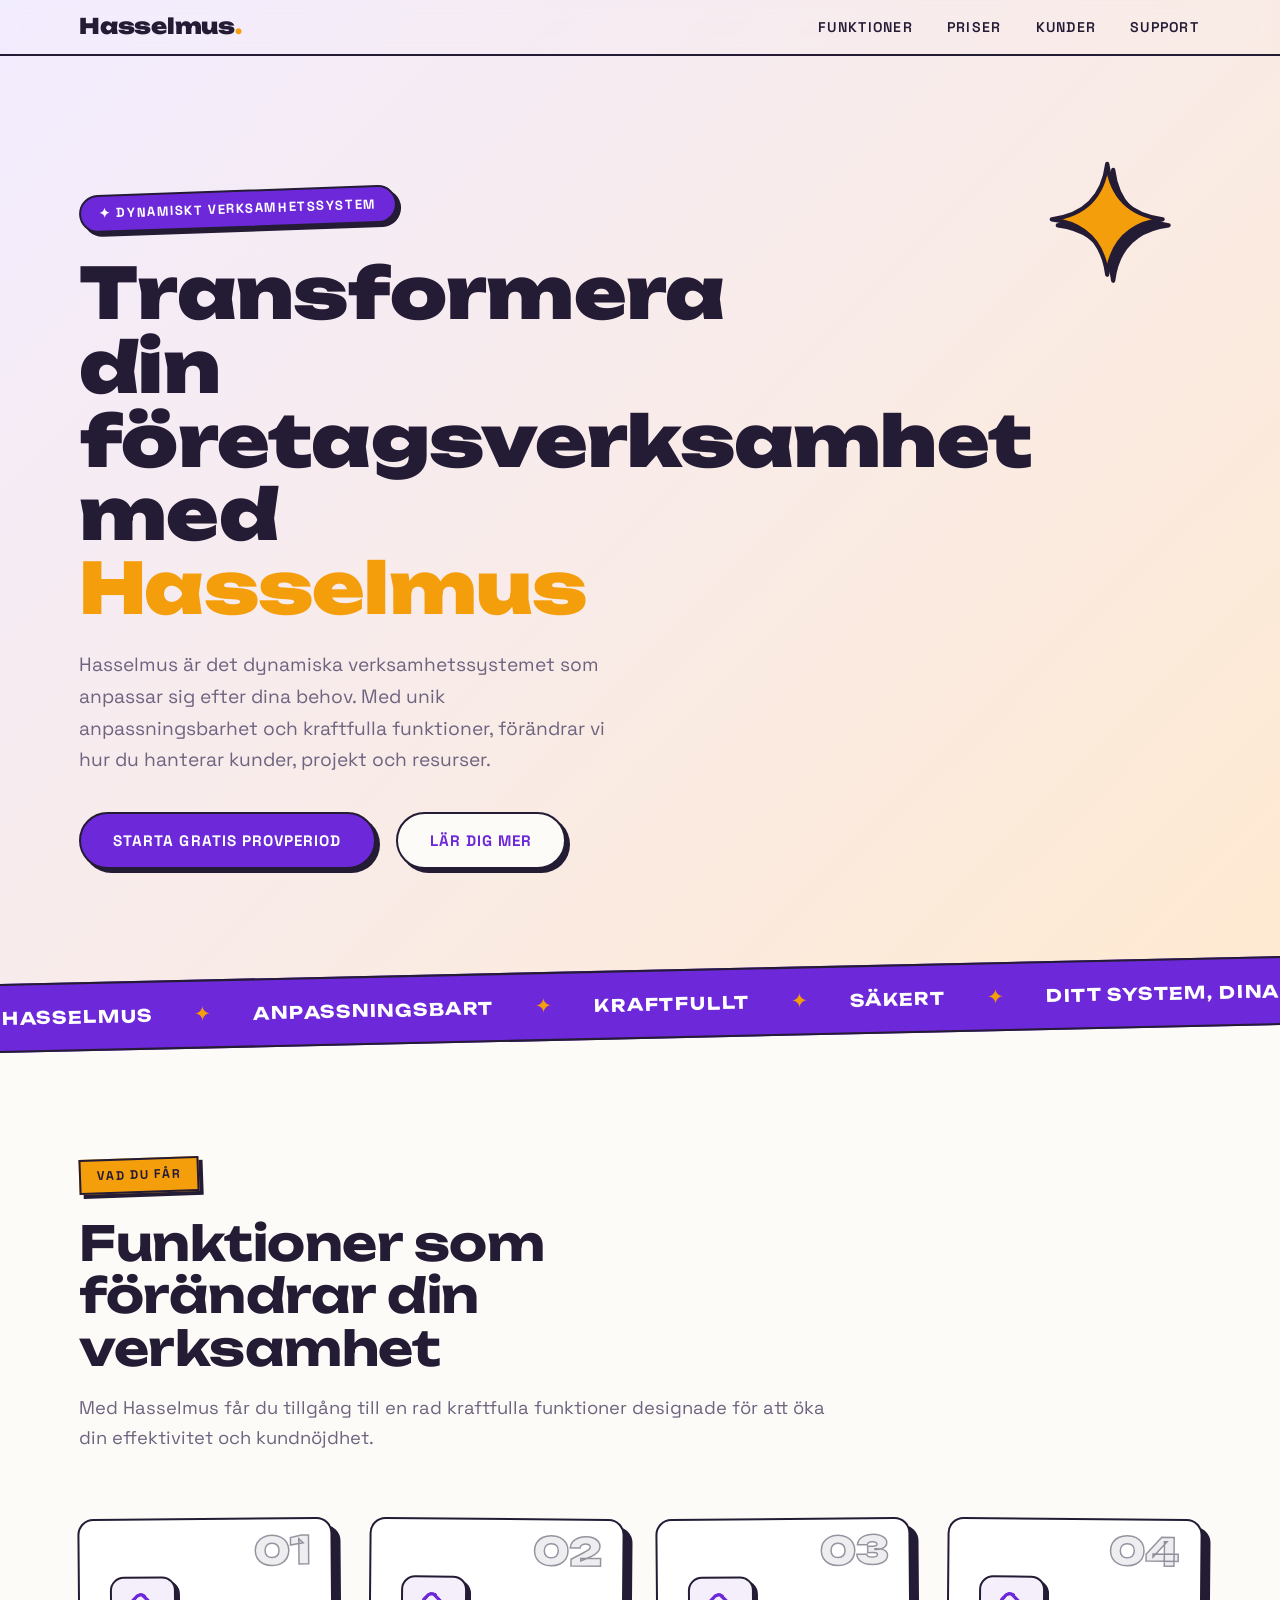
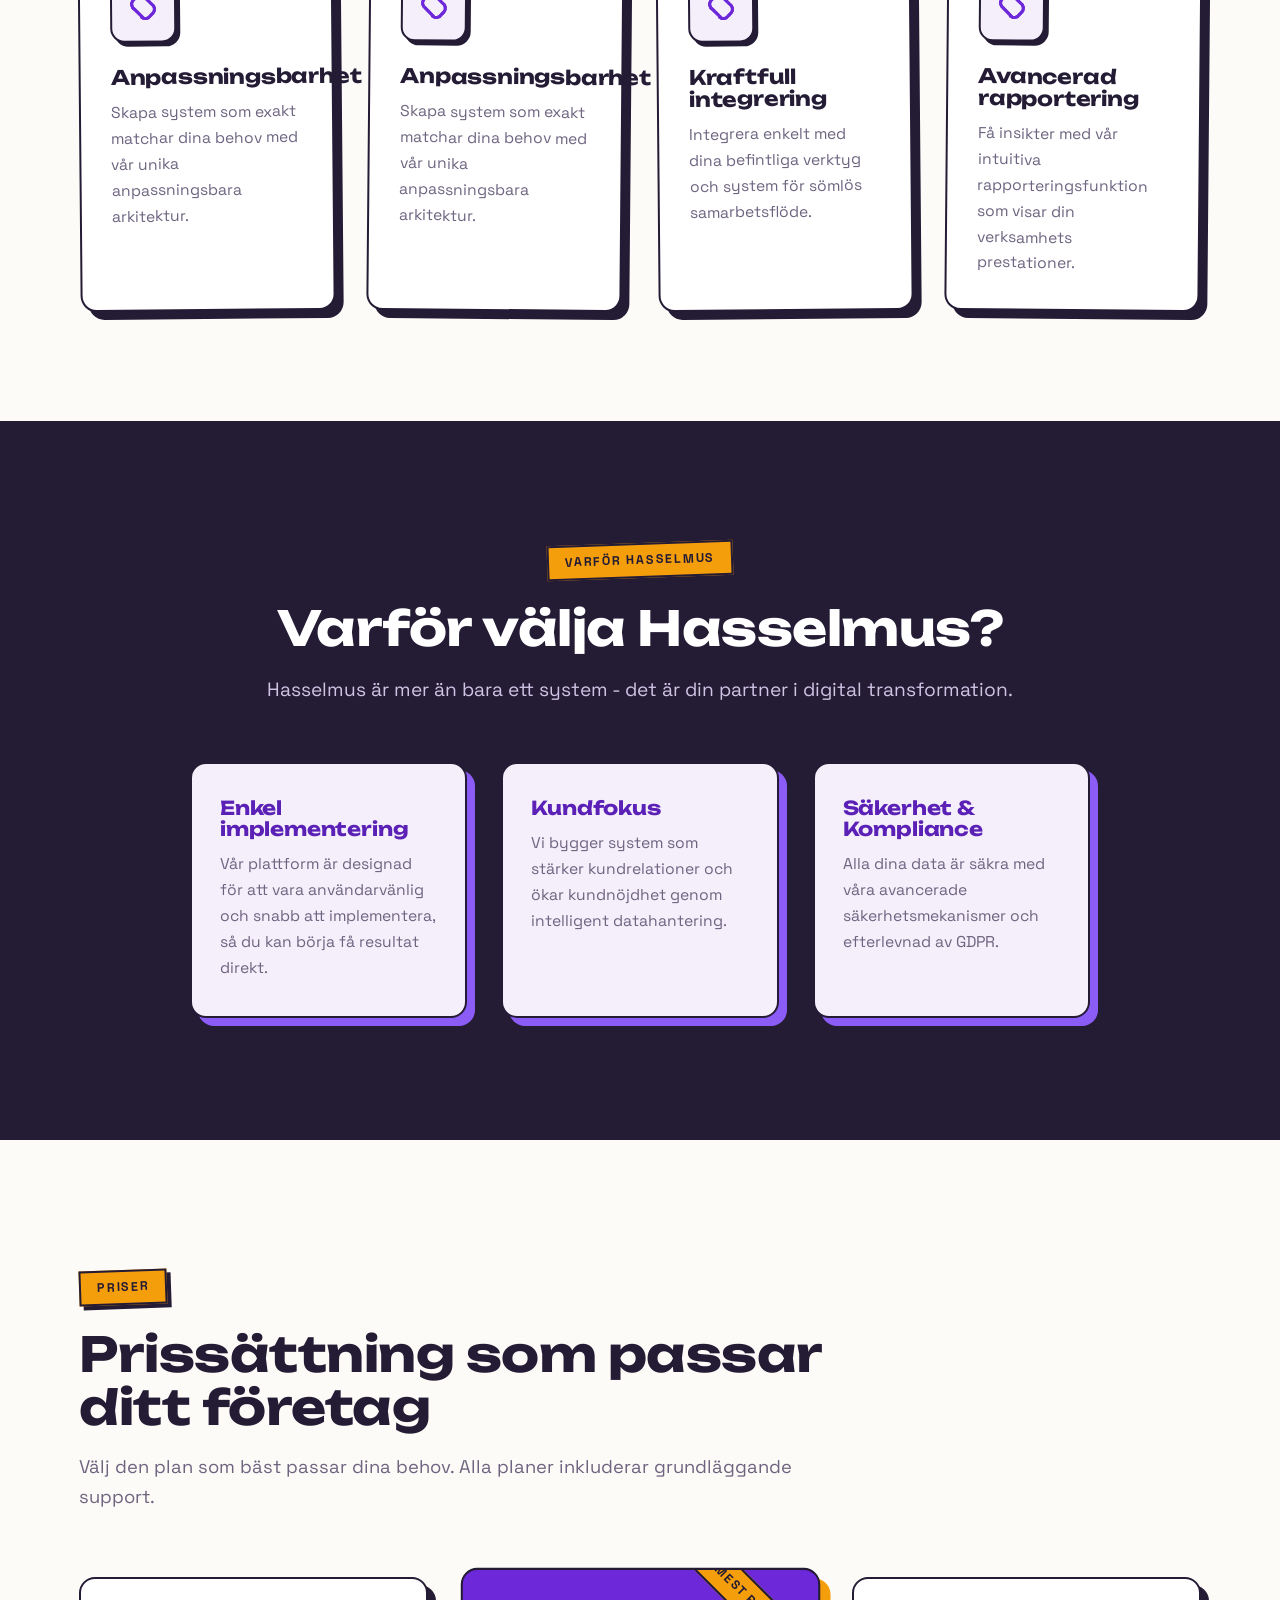
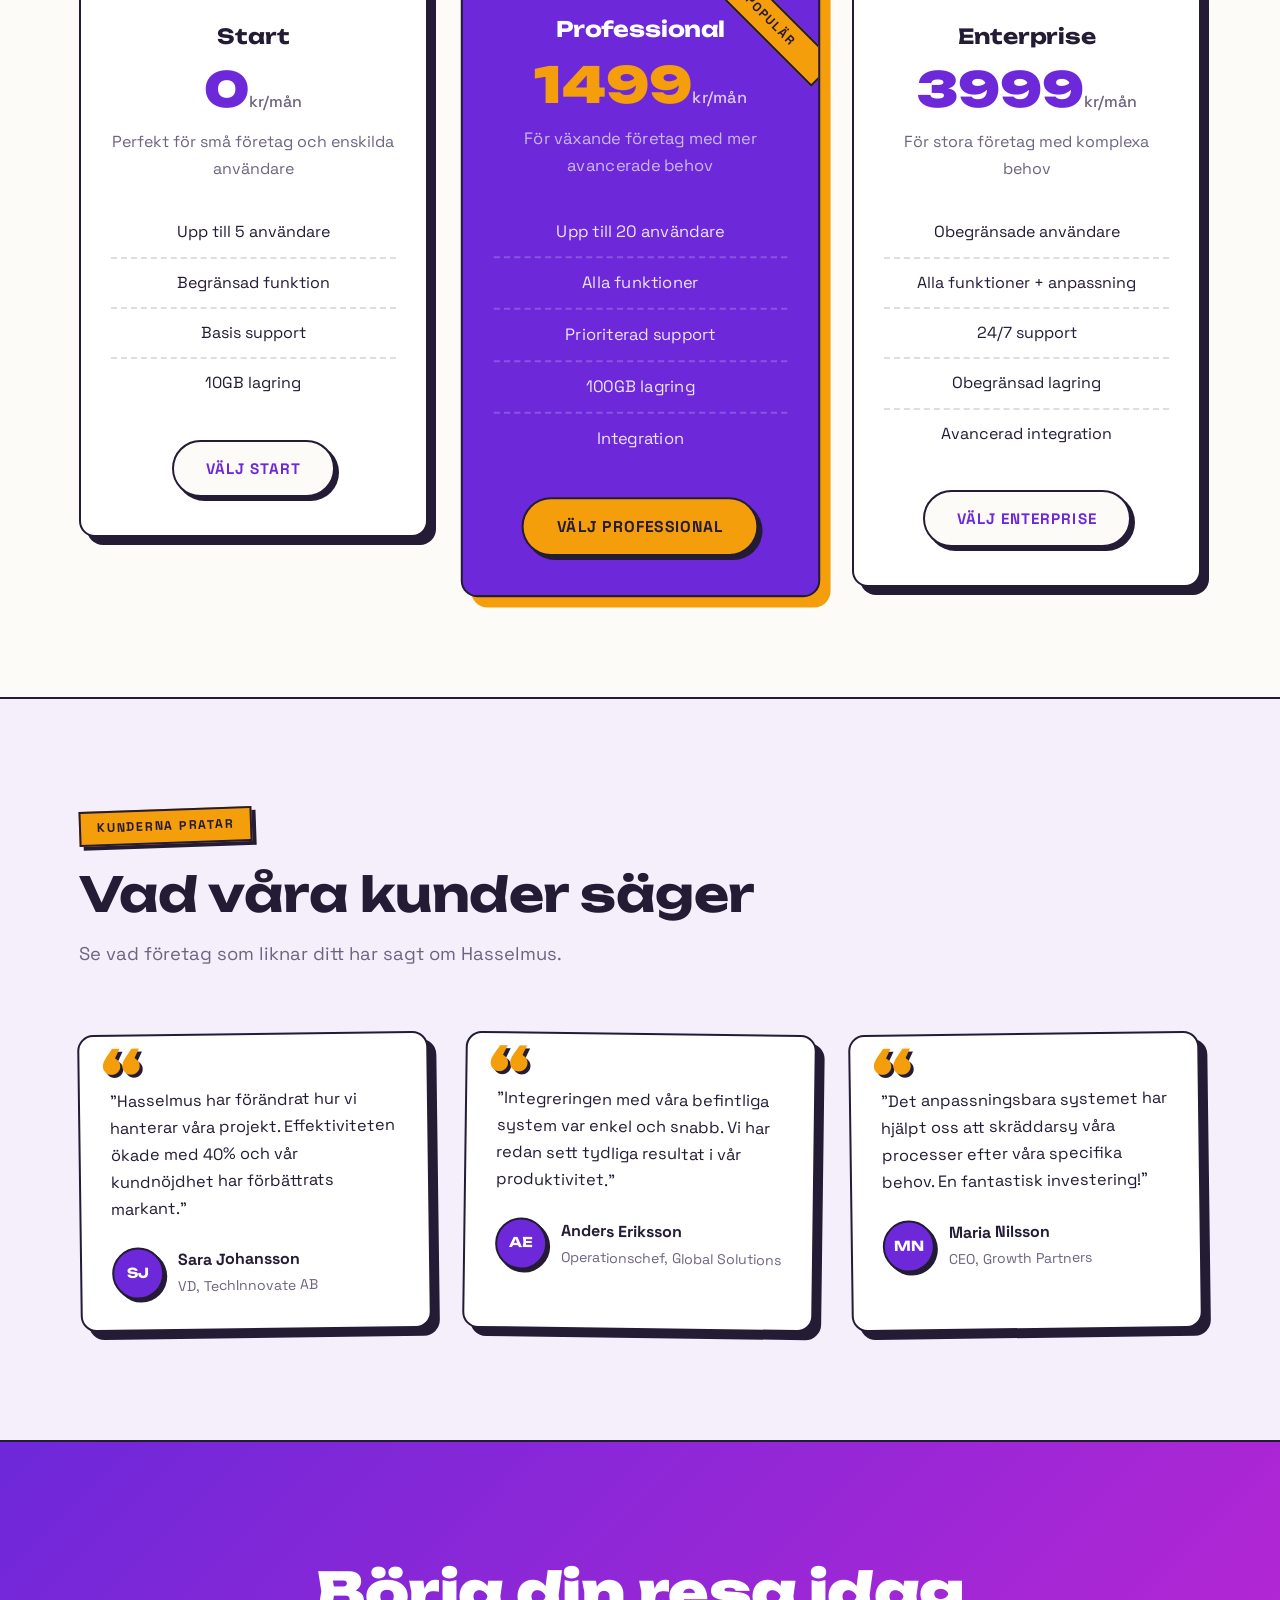
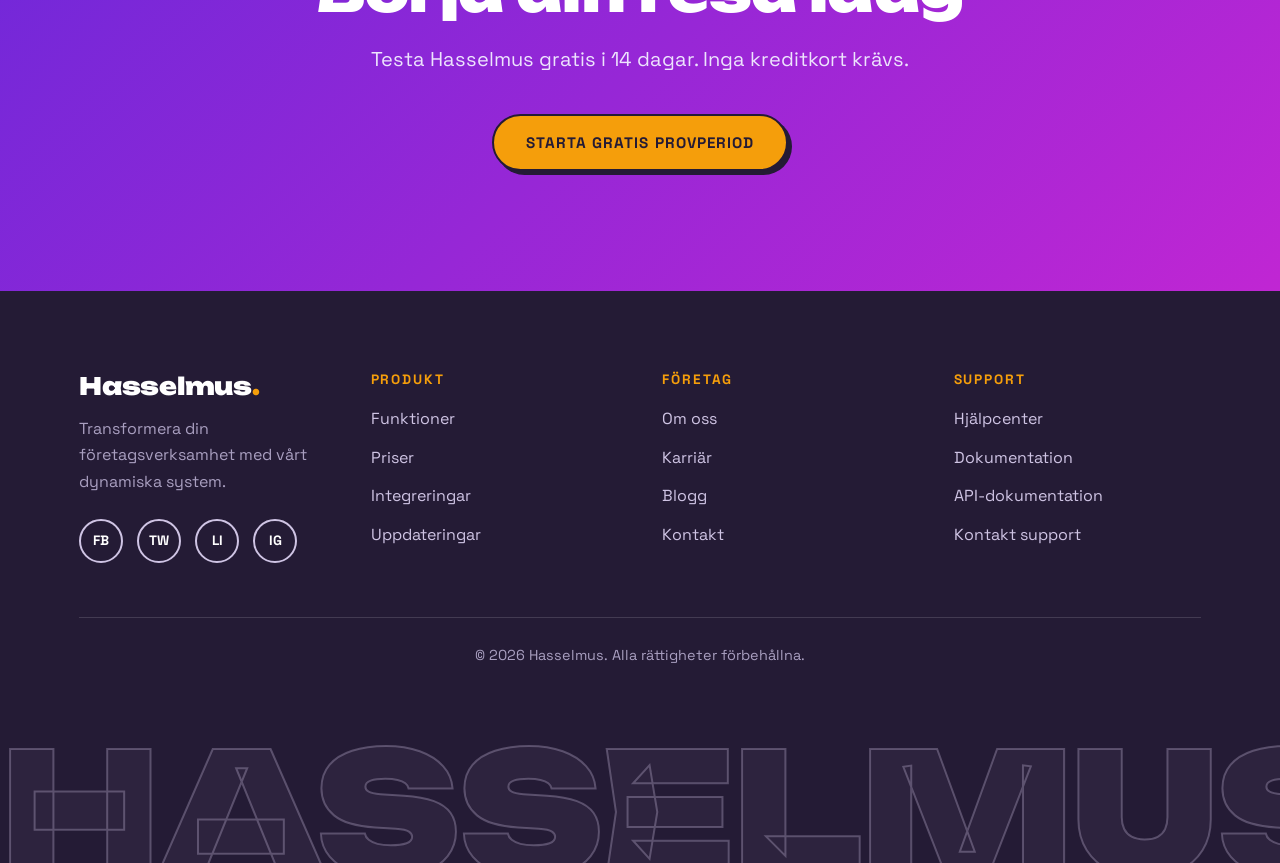
==== commit b5d32038: "neo-brutalistisk design" ====
--- a/index.html
+++ b/index.html
@@ -6,7 +6,7 @@
     <title>Hasselmus - Dynamiskt verksamhetssystem för företag</title>
 
     <link
-      href="https://fonts.googleapis.com/css2?family=Inter:wght@300;400;500;600;700&family=Playfair+Display:wght@700&display=swap"
+      href="https://fonts.googleapis.com/css2?family=Space+Grotesk:wght@400;500;700&family=Unbounded:wght@500;700;900&display=swap"
       rel="stylesheet"
     />
     <link rel="stylesheet" href="styles.css">
@@ -14,6 +14,7 @@
   <body>
     <html-include src="sections/header.html"></html-include>
     <html-include src="sections/hero.html"></html-include>
+    <html-include src="sections/marquee.html"></html-include>
     <html-include src="sections/features.html"></html-include>
     <html-include src="sections/usp.html"></html-include>
     <html-include src="sections/pricing.html"></html-include>
--- a/styles.css
+++ b/styles.css
@@ -1,4 +1,8 @@
-/* Reset and base styles */
+/* ============================================
+   HASSELMUS – Neo-brutalistiskt designsystem
+   Violett + honungsgul, hårda skuggor, tjocka konturer
+   ============================================ */
+
 * {
   margin: 0;
   padding: 0;
@@ -15,14 +19,23 @@
   --cream: #fdfbf7;
   --dark: #241b35;
   --gray: #6e6480;
-  --shadow: 0 4px 14px -4px rgba(36, 27, 53, 0.12);
-  --transition: all 0.3s ease;
+
+  --border: 2px solid var(--dark);
+  --shadow-hard: 8px 8px 0 var(--dark);
+  --shadow-hard-sm: 4px 4px 0 var(--dark);
+
+  --font-display: 'Unbounded', sans-serif;
+  --font-body: 'Space Grotesk', sans-serif;
+
+  --transition: all 0.25s ease;
 }
 
 body {
-  font-family: 'Inter', 'Segoe UI', Tahoma, Geneva, Verdana, sans-serif;
-  color: var(--dark);
-  line-height: 1.6;
+  font-family: var(--font-body);
+  color: var(--dark);
+  line-height: 1.65;
+  background-color: var(--cream);
+  overflow-x: hidden;
 }
 
 ::selection {
@@ -45,21 +58,71 @@
   padding: 0 15px;
 }
 
-/* Buttons */
+/* ---------- Typografi ---------- */
+h1,
+h2,
+h3 {
+  font-family: var(--font-display);
+  line-height: 1.1;
+  letter-spacing: -0.01em;
+}
+
+.section-header {
+  max-width: 760px;
+  margin: 0 0 64px;
+}
+
+.section-header h2 {
+  font-size: clamp(1.9rem, 4vw, 3rem);
+  font-weight: 700;
+  margin-bottom: 18px;
+}
+
+.section-header p {
+  font-size: 1.15rem;
+  color: var(--gray);
+}
+
+.kicker {
+  display: inline-block;
+  background-color: var(--accent);
+  color: var(--dark);
+  border: var(--border);
+  box-shadow: var(--shadow-hard-sm);
+  padding: 5px 16px;
+  font-weight: 700;
+  font-size: 0.78rem;
+  text-transform: uppercase;
+  letter-spacing: 0.14em;
+  transform: rotate(-2deg);
+  margin-bottom: 24px;
+}
+
+/* ---------- Knappar ---------- */
 .btn {
   display: inline-block;
-  padding: 12px 30px;
-  border-radius: 5px;
-  font-weight: bold;
+  padding: 14px 32px;
+  border-radius: 999px;
+  border: var(--border);
+  box-shadow: var(--shadow-hard-sm);
+  font-family: var(--font-body);
+  font-weight: 700;
+  font-size: 0.95rem;
+  text-transform: uppercase;
+  letter-spacing: 0.07em;
   text-align: center;
+  cursor: pointer;
   transition: var(--transition);
-  border: none;
-  cursor: pointer;
 }
 
 .btn:hover {
-  transform: translateY(-2px);
-  box-shadow: 0 4px 8px rgba(0, 0, 0, 0.1);
+  transform: translate(-3px, -3px);
+  box-shadow: 7px 7px 0 var(--dark);
+}
+
+.btn:active {
+  transform: translate(1px, 1px);
+  box-shadow: 2px 2px 0 var(--dark);
 }
 
 .btn-primary {
@@ -69,13 +132,11 @@
 
 .btn-primary:hover {
   background-color: var(--primary-dark);
-  box-shadow: 0 6px 18px rgba(109, 40, 217, 0.35);
 }
 
 .btn-secondary {
-  background-color: transparent;
+  background-color: var(--cream);
   color: var(--primary);
-  border: 2px solid var(--primary);
 }
 
 .btn-secondary:hover {
@@ -83,16 +144,17 @@
   color: white;
 }
 
-/* Header */
+/* ---------- Header ---------- */
 .header {
   position: fixed;
   top: 0;
   left: 0;
   width: 100%;
-  background-color: rgba(253, 251, 247, 0.9);
-  box-shadow: none;
+  background-color: rgba(253, 251, 247, 0.92);
+  backdrop-filter: blur(8px);
+  border-bottom: var(--border);
   z-index: 1000;
-  padding: 15px 0;
+  padding: 14px 0;
   transition: var(--transition);
 }
 
@@ -103,7 +165,15 @@
 }
 
 .logo h2 {
-  color: var(--dark);
+  font-family: var(--font-display);
+  font-weight: 900;
+  font-size: 1.35rem;
+  color: var(--dark);
+}
+
+.logo h2::after {
+  content: ".";
+  color: var(--accent);
 }
 
 .navigation ul {
@@ -115,121 +185,241 @@
 }
 
 .navigation ul li a {
-  color: var(--dark);
-  font-weight: 500;
-}
-
-.navigation ul li a:hover {
-  color: var(--primary);
-}
-
-/* Hero Section */
+  position: relative;
+  color: var(--dark);
+  font-weight: 600;
+  font-size: 0.88rem;
+  text-transform: uppercase;
+  letter-spacing: 0.09em;
+  padding: 4px 2px;
+}
+
+.navigation ul li a::after {
+  content: "";
+  position: absolute;
+  left: 0;
+  bottom: -3px;
+  width: 100%;
+  height: 3px;
+  background-color: var(--accent);
+  transform: scaleX(0);
+  transform-origin: left;
+  transition: transform 0.25s ease;
+}
+
+.navigation ul li a:hover::after {
+  transform: scaleX(1);
+}
+
+/* ---------- Hero ---------- */
 .hero {
-  padding: 160px 0 100px;
+  position: relative;
+  padding: 190px 0 130px;
   background: linear-gradient(135deg, #f2ecff 0%, #ffead1 100%);
+  border-bottom: var(--border);
 }
 
 .hero-content {
-  max-width: 600px;
-}
-
-.hero-title {
-  font-size: 3rem;
-  margin-bottom: 20px;
-  line-height: 1.2;
+  max-width: 640px;
+  position: relative;
+  z-index: 1;
+}
+
+.hero-sticker {
+  display: inline-block;
+  background-color: var(--primary);
+  color: white;
+  border: var(--border);
+  box-shadow: var(--shadow-hard-sm);
+  padding: 6px 18px;
+  border-radius: 999px;
+  font-weight: 700;
+  font-size: 0.82rem;
+  text-transform: uppercase;
+  letter-spacing: 0.12em;
+  transform: rotate(-2deg);
+  margin-bottom: 28px;
+}
+
+.hero-content h1 {
+  font-size: clamp(2.5rem, 6vw, 4.4rem);
+  font-weight: 900;
+  line-height: 1.05;
+  margin-bottom: 24px;
 }
 
 .highlight {
-  color: var(--primary);
-}
-
-.hero-description {
+  color: var(--accent);
+}
+
+.hero-content > p {
   font-size: 1.2rem;
-  margin-bottom: 30px;
   color: var(--gray);
+  margin-bottom: 36px;
+  max-width: 540px;
 }
 
 .hero-buttons {
   display: flex;
+  flex-wrap: wrap;
   gap: 20px;
-  margin-top: 30px;
-}
-
-.hero-image {
-  margin-top: 50px;
-  border-radius: 12px;
-  overflow: hidden;
-  box-shadow: var(--shadow);
-}
-
-.hero-image img {
+}
+
+.hero-star {
+  position: absolute;
+  top: 150px;
+  right: 7%;
+  width: clamp(100px, 13vw, 180px);
+  color: var(--accent);
+  filter: drop-shadow(6px 6px 0 var(--dark));
+  animation: spin 16s linear infinite;
+}
+
+.hero-star svg {
+  display: block;
   width: 100%;
   height: auto;
-  display: block;
-}
-
-/* Features Section */
+}
+
+@keyframes spin {
+  to {
+    transform: rotate(360deg);
+  }
+}
+
+/* ---------- Marquee ---------- */
+.marquee {
+  background-color: var(--primary);
+  border-top: var(--border);
+  border-bottom: var(--border);
+  transform: rotate(-1.25deg) scale(1.03);
+  margin: -30px 0;
+  overflow: hidden;
+  z-index: 5;
+  position: relative;
+  pointer-events: none;
+}
+
+.marquee-track {
+  display: flex;
+  width: max-content;
+  animation: marquee 24s linear infinite;
+}
+
+.marquee-group {
+  display: flex;
+  align-items: center;
+  gap: 2.5rem;
+  padding: 15px 1.25rem;
+}
+
+.marquee-group span {
+  font-family: var(--font-display);
+  font-weight: 700;
+  font-size: 1.05rem;
+  letter-spacing: 0.08em;
+  text-transform: uppercase;
+  color: white;
+  white-space: nowrap;
+}
+
+.marquee-group i {
+  font-style: normal;
+  font-size: 1.25rem;
+  color: var(--accent);
+}
+
+@keyframes marquee {
+  to {
+    transform: translateX(-50%);
+  }
+}
+
+/* ---------- Funktioner ---------- */
 .features {
-  padding: 100px 0;
+  padding: 150px 0 110px;
   background-color: var(--cream);
-}
-
-.section-header {
-  text-align: center;
-  max-width: 700px;
-  margin: 0 auto 60px;
-}
-
-.section-title {
-  font-size: 2.5rem;
-  margin-bottom: 20px;
-}
-
-.section-description {
-  font-size: 1.2rem;
-  color: var(--gray);
 }
 
 .features-grid {
   display: grid;
   grid-template-columns: repeat(auto-fit, minmax(250px, 1fr));
-  gap: 30px;
+  gap: 34px;
 }
 
 .feature-card {
+  position: relative;
+  background-color: white;
+  border: var(--border);
+  border-radius: 16px;
+  box-shadow: var(--shadow-hard);
+  padding: 56px 30px 32px;
+  text-align: left;
+  transition: var(--transition);
+}
+
+.features-grid .feature-card:nth-child(odd) {
+  transform: rotate(-0.5deg);
+}
+
+.features-grid .feature-card:nth-child(even) {
+  transform: rotate(0.5deg);
+}
+
+.features-grid .feature-card:hover {
+  transform: rotate(0deg) translateY(-6px);
+  box-shadow: 12px 12px 0 var(--primary);
+}
+
+.feature-number {
+  position: absolute;
+  top: 12px;
+  right: 20px;
+  font-family: var(--font-display);
+  font-weight: 900;
+  font-size: 2.4rem;
+  line-height: 1;
+  color: rgba(36, 27, 53, 0.08);
+  -webkit-text-stroke: 1.5px rgba(36, 27, 53, 0.45);
+}
+
+.feature-icon {
+  width: 66px;
+  height: 66px;
   background-color: var(--secondary);
-  padding: 30px;
-  border-radius: 12px;
-  text-align: center;
-  transition: var(--transition);
-  box-shadow: var(--shadow);
-}
-
-.feature-card:hover {
-  transform: translateY(-10px);
-  box-shadow: 0 16px 32px -12px rgba(109, 40, 217, 0.28);
-}
-
-.feature-icon {
-  width: 70px;
-  height: 70px;
-  background-color: rgba(139, 92, 246, 0.14);
-  border-radius: 50%;
+  border: var(--border);
+  border-radius: 14px;
+  box-shadow: var(--shadow-hard-sm);
   display: flex;
   align-items: center;
   justify-content: center;
-  margin: 0 auto 20px;
-}
-
-.feature-title {
-  font-size: 1.5rem;
-  margin-bottom: 15px;
-}
-
-/* USP Section */
+  color: var(--primary);
+  margin-bottom: 24px;
+  transition: var(--transition);
+}
+
+.feature-card:hover .feature-icon {
+  transform: rotate(-8deg) scale(1.06);
+  background-color: rgba(245, 158, 11, 0.25);
+}
+
+.feature-card h3 {
+  font-size: 1.25rem;
+  font-weight: 700;
+  margin-bottom: 12px;
+}
+
+.feature-card p {
+  color: var(--gray);
+  font-size: 0.98rem;
+}
+
+/* ---------- USP (mörk sektion) ---------- */
 .usp {
-  padding: 100px 0;
-  background-color: var(--secondary);
+  padding: 120px 0;
+  background-color: var(--dark);
+  border-top: var(--border);
+  border-bottom: var(--border);
 }
 
 .usp-content {
@@ -239,185 +429,291 @@
 }
 
 .usp-title {
-  font-size: 2.5rem;
+  font-size: clamp(1.9rem, 4vw, 3rem);
+  font-weight: 700;
+  color: white;
   margin-bottom: 20px;
 }
 
 .usp-description {
   font-size: 1.2rem;
-  margin-bottom: 40px;
-  color: var(--gray);
+  color: #cfc4e4;
+  margin-bottom: 56px;
 }
 
 .usp-features {
   display: grid;
-  grid-template-columns: repeat(auto-fit, minmax(300px, 1fr));
-  gap: 30px;
+  grid-template-columns: repeat(auto-fit, minmax(260px, 1fr));
+  gap: 34px;
   margin-top: 50px;
+  text-align: left;
 }
 
 .usp-feature {
-  background-color: white;
-  padding: 30px;
-  border-radius: 12px;
-  box-shadow: var(--shadow);
+  background-color: var(--secondary);
+  border: var(--border);
+  border-radius: 16px;
+  box-shadow: 8px 8px 0 var(--primary-bright);
+  padding: 34px 28px;
+  transition: var(--transition);
+}
+
+.usp-feature:hover {
+  transform: translateY(-6px);
+  box-shadow: 12px 12px 0 var(--accent);
 }
 
 .usp-feature h3 {
-  color: var(--primary);
-  margin-bottom: 15px;
-}
-
-/* Pricing Section */
+  color: var(--primary-dark);
+  font-size: 1.2rem;
+  font-weight: 700;
+  margin-bottom: 12px;
+}
+
+.usp-feature p {
+  color: var(--gray);
+  font-size: 0.98rem;
+}
+
+/* ---------- Priser ---------- */
 .pricing {
-  padding: 100px 0;
+  padding: 130px 0 110px;
   background-color: var(--cream);
 }
 
 .pricing-grid {
   display: grid;
-  grid-template-columns: repeat(auto-fit, minmax(300px, 1fr));
-  gap: 30px;
+  grid-template-columns: repeat(auto-fit, minmax(280px, 1fr));
+  gap: 38px;
+  align-items: start;
 }
 
 .pricing-card {
-  background-color: var(--secondary);
-  border-radius: 12px;
-  padding: 40px 30px;
-  text-align: center;
-  box-shadow: var(--shadow);
   position: relative;
   overflow: hidden;
+  background-color: white;
+  border: var(--border);
+  border-radius: 16px;
+  box-shadow: var(--shadow-hard);
+  padding: 46px 30px 38px;
+  text-align: center;
   transition: var(--transition);
 }
 
 .pricing-card:hover {
-  transform: translateY(-10px);
-}
-
-.pricing-card.popular {
-  border: 2px solid var(--primary);
-  transform: scale(1.05);
-}
-
-.pricing-card.popular:hover {
-  transform: scale(1.05) translateY(-10px);
+  transform: translateY(-6px);
+  box-shadow: 12px 12px 0 var(--primary);
+}
+
+.pricing-name {
+  font-size: 1.3rem;
+  font-weight: 700;
+  margin-bottom: 18px;
+}
+
+.pricing-price {
+  font-family: var(--font-display);
+  font-size: 3rem;
+  font-weight: 900;
+  color: var(--primary);
+  line-height: 1;
+  margin-bottom: 16px;
+}
+
+.pricing-price span {
+  font-family: var(--font-body);
+  font-size: 1rem;
+  font-weight: 500;
+  color: var(--gray);
+}
+
+.pricing-description {
+  color: var(--gray);
+  margin-bottom: 26px;
+}
+
+.pricing-features {
+  list-style: none;
+  margin-bottom: 32px;
+}
+
+.pricing-features li {
+  padding: 11px 0;
+  border-bottom: 2px dashed rgba(36, 27, 53, 0.15);
+}
+
+.pricing-features li:last-child {
+  border-bottom: none;
 }
 
 .popular::before {
   content: "Mest populär";
   position: absolute;
-  top: 15px;
-  right: -30px;
+  top: 18px;
+  right: -34px;
   background-color: var(--accent);
   color: var(--dark);
-  padding: 5px 30px;
-  font-size: 0.8rem;
-  font-weight: 600;
+  border: var(--border);
+  padding: 5px 40px;
+  font-size: 0.75rem;
+  font-weight: 700;
+  text-transform: uppercase;
+  letter-spacing: 0.12em;
   transform: rotate(45deg);
 }
 
-.pricing-name {
-  font-size: 1.5rem;
-  margin-bottom: 20px;
-}
-
-.pricing-price {
-  font-size: 2.5rem;
-  font-weight: 700;
-  color: var(--primary);
-  margin-bottom: 10px;
-}
-
-.pricing-price span {
-  font-size: 1rem;
-  color: var(--gray);
-  font-weight: normal;
-}
-
-.pricing-description {
-  color: var(--gray);
-  margin-bottom: 30px;
-}
-
-.pricing-features {
-  list-style: none;
-  margin-bottom: 30px;
-}
-
-.pricing-features li {
-  padding: 10px 0;
-  border-bottom: 1px solid rgba(0, 0, 0, 0.05);
-}
-
-.pricing-features li:last-child {
-  border-bottom: none;
-}
-
-/* Testimonials */
+.pricing-card.popular {
+  background-color: var(--primary);
+  box-shadow: 10px 10px 0 var(--accent);
+  transform: scale(1.03);
+}
+
+.pricing-card.popular:hover {
+  transform: scale(1.03) translateY(-6px);
+  box-shadow: 14px 14px 0 var(--accent);
+}
+
+.pricing-card.popular .pricing-name {
+  color: white;
+}
+
+.pricing-card.popular .pricing-price {
+  color: var(--accent);
+}
+
+.pricing-card.popular .pricing-price span {
+  color: #d9c9f5;
+}
+
+.pricing-card.popular .pricing-description {
+  color: #cbb8ef;
+}
+
+.pricing-card.popular .pricing-features li {
+  border-color: rgba(255, 255, 255, 0.2);
+  color: #ece4fb;
+}
+
+.pricing-card.popular .btn-primary {
+  background-color: var(--accent);
+  color: var(--dark);
+}
+
+.pricing-card.popular .btn-primary:hover {
+  background-color: var(--accent-dark);
+  color: var(--dark);
+}
+
+/* ---------- Kunder ---------- */
 .testimonials {
-  padding: 100px 0;
+  padding: 110px 0;
   background-color: var(--secondary);
+  border-top: var(--border);
+  border-bottom: var(--border);
 }
 
 .testimonials-grid {
   display: grid;
-  grid-template-columns: repeat(auto-fit, minmax(300px, 1fr));
-  gap: 30px;
+  grid-template-columns: repeat(auto-fit, minmax(280px, 1fr));
+  gap: 34px;
 }
 
 .testimonial-card {
+  position: relative;
   background-color: white;
-  padding: 30px;
-  border-radius: 12px;
-  box-shadow: var(--shadow);
+  border: var(--border);
+  border-radius: 16px;
+  box-shadow: var(--shadow-hard);
+  padding: 52px 30px 30px;
+  transition: var(--transition);
+}
+
+.testimonials-grid .testimonial-card:nth-child(odd) {
+  transform: rotate(-0.75deg);
+}
+
+.testimonials-grid .testimonial-card:nth-child(even) {
+  transform: rotate(0.75deg);
+}
+
+.testimonials-grid .testimonial-card:hover {
+  transform: rotate(0deg) translateY(-6px);
+  box-shadow: 12px 12px 0 var(--accent);
+}
+
+.testimonial-card::before {
+  content: "\201C";
+  position: absolute;
+  top: 4px;
+  left: 22px;
+  font-family: var(--font-display);
+  font-weight: 900;
+  font-size: 4rem;
+  line-height: 1;
+  color: var(--accent);
+  text-shadow: 3px 3px 0 var(--dark);
 }
 
 .testimonial-content {
-  margin-bottom: 20px;
-  font-style: italic;
+  margin-bottom: 24px;
+  font-size: 1.02rem;
   color: var(--dark);
 }
 
 .testimonial-author {
   display: flex;
   align-items: center;
-}
-
-.testimonial-author img {
-  width: 60px;
-  height: 60px;
+  gap: 14px;
+}
+
+.avatar {
+  display: flex;
+  align-items: center;
+  justify-content: center;
+  width: 52px;
+  height: 52px;
+  flex-shrink: 0;
   border-radius: 50%;
-  margin-right: 15px;
-  object-fit: cover;
+  background-color: var(--primary);
+  color: white;
+  border: var(--border);
+  box-shadow: 3px 3px 0 var(--dark);
+  font-family: var(--font-display);
+  font-weight: 700;
+  font-size: 0.85rem;
 }
 
 .testimonial-author h4 {
-  margin-bottom: 5px;
+  font-family: var(--font-body);
+  font-weight: 700;
+  margin-bottom: 2px;
 }
 
 .testimonial-author p {
   color: var(--gray);
-  font-size: 0.9rem;
-}
-
-/* CTA Section */
+  font-size: 0.88rem;
+}
+
+/* ---------- CTA ---------- */
 .cta {
-  padding: 100px 0;
+  padding: 120px 0;
   background: linear-gradient(135deg, #6d28d9 0%, #c026d3 100%);
   color: white;
   text-align: center;
+  border-bottom: var(--border);
 }
 
 .cta-title {
-  font-size: 2.5rem;
-  margin-bottom: 20px;
+  font-size: clamp(2.1rem, 5vw, 3.4rem);
+  font-weight: 900;
+  margin-bottom: 22px;
 }
 
 .cta-description {
-  font-size: 1.2rem;
-  max-width: 700px;
-  margin: 0 auto 30px;
+  font-size: 1.25rem;
+  max-width: 640px;
+  margin: 0 auto 38px;
+  color: #ede4fd;
 }
 
 .cta .btn-primary {
@@ -427,94 +723,168 @@
 
 .cta .btn-primary:hover {
   background-color: var(--accent-dark);
-  box-shadow: 0 6px 18px rgba(0, 0, 0, 0.3);
-}
-
-/* Footer */
+  color: var(--dark);
+}
+
+/* ---------- Footer ---------- */
 .footer {
-  padding: 60px 0 30px;
+  position: relative;
+  overflow: hidden;
+  padding: 80px 0 0;
   background-color: var(--dark);
   color: white;
 }
 
 .footer-content {
   display: grid;
-  grid-template-columns: repeat(auto-fit, minmax(250px, 1fr));
-  gap: 40px;
-  margin-bottom: 40px;
+  grid-template-columns: repeat(auto-fit, minmax(220px, 1fr));
+  gap: 44px;
+  margin-bottom: 54px;
 }
 
 .footer-logo h2 {
-  color: white;
-  margin-bottom: 15px;
-}
-
-.footer-links ul {
-  list-style: none;
+  font-family: var(--font-display);
+  font-weight: 900;
+  color: white;
+  margin-bottom: 16px;
+}
+
+.footer-logo h2::after {
+  content: ".";
+  color: var(--accent);
+}
+
+.footer-logo p {
+  color: #a99fc0;
+  margin-bottom: 24px;
+}
+
+.footer-links h3 {
+  font-family: var(--font-body);
+  font-size: 0.85rem;
+  font-weight: 700;
+  text-transform: uppercase;
+  letter-spacing: 0.14em;
+  color: var(--accent);
+  margin-bottom: 18px;
 }
 
 .footer-links ul li {
-  margin-bottom: 10px;
+  margin-bottom: 12px;
 }
 
 .footer-links ul li a {
   color: #cfc4e4;
+  transition: var(--transition);
 }
 
 .footer-links ul li a:hover {
   color: var(--accent);
+  padding-left: 6px;
 }
 
 .footer-social {
   display: flex;
-  gap: 20px;
+  gap: 14px;
 }
 
 .footer-social a {
-  color: white;
-  font-size: 1.5rem;
+  display: flex;
+  align-items: center;
+  justify-content: center;
+  width: 44px;
+  height: 44px;
+  border: 2px solid #cfc4e4;
+  border-radius: 50%;
+  color: white;
+  font-weight: 700;
+  font-size: 0.85rem;
   transition: var(--transition);
 }
 
 .footer-social a:hover {
-  color: var(--accent);
+  background-color: var(--accent);
+  border-color: var(--dark);
+  color: var(--dark);
+  transform: rotate(-8deg);
 }
 
 .footer-bottom {
   text-align: center;
-  padding-top: 30px;
-  border-top: 1px solid rgba(255, 255, 255, 0.1);
+  padding: 26px 0;
+  border-top: 1px solid rgba(255, 255, 255, 0.14);
   color: #a99fc0;
-}
-
-/* Responsive */
+  font-size: 0.9rem;
+}
+
+.footer-wordmark {
+  font-family: var(--font-display);
+  font-weight: 900;
+  font-size: clamp(3.4rem, 13.5vw, 10.5rem);
+  line-height: 0.95;
+  text-transform: uppercase;
+  letter-spacing: -0.02em;
+  text-align: center;
+  color: rgba(207, 196, 228, 0.05);
+  -webkit-text-stroke: 2px rgba(207, 196, 228, 0.3);
+  user-select: none;
+  transform: translateY(18%);
+  margin-top: 10px;
+}
+
+/* ---------- Responsivt ---------- */
 @media (max-width: 768px) {
-  .hero-title {
-    font-size: 2.2rem;
-  }
-
-  .hero-buttons {
-    flex-direction: column;
-    gap: 15px;
-  }
-
   .navigation ul li {
-    margin-left: 15px;
-  }
-
-  h1 {
-    font-size: 2.2rem;
-  }
-
-  h2 {
-    font-size: 2rem;
+    margin-left: 16px;
+  }
+
+  .navigation ul li a {
+    font-size: 0.78rem;
+    letter-spacing: 0.04em;
+  }
+
+  .hero {
+    padding: 160px 0 110px;
+  }
+
+  .hero-star {
+    display: none;
+  }
+
+  .marquee-group span {
+    font-size: 0.9rem;
+  }
+
+  .feature-card,
+  .usp-feature,
+  .pricing-card,
+  .testimonial-card {
+    box-shadow: 5px 5px 0 var(--dark);
+  }
+
+  .usp-feature {
+    box-shadow: 5px 5px 0 var(--primary-bright);
+  }
+
+  .pricing-card.popular {
+    box-shadow: 6px 6px 0 var(--accent);
+    transform: none;
+  }
+
+  .pricing-card.popular:hover {
+    transform: translateY(-6px);
+  }
+
+  .features-grid .feature-card,
+  .testimonials-grid .testimonial-card {
+    transform: none;
   }
 }
 
 @media (max-width: 480px) {
   .header .container {
     flex-direction: column;
-    gap: 20px;
+    gap: 14px;
   }
 
   .navigation ul {
@@ -523,14 +893,28 @@
   }
 
   .navigation ul li {
-    margin: 5px 10px;
+    margin: 4px 8px;
   }
 
   .hero {
-    padding: 140px 0 60px;
-  }
-
-  .hero-title {
-    font-size: 1.8rem;
-  }
-}
+    padding: 140px 0 90px;
+  }
+
+  .hero-buttons .btn {
+    width: 100%;
+  }
+
+  .kicker {
+    font-size: 0.7rem;
+  }
+}
+
+@media (prefers-reduced-motion: reduce) {
+  *,
+  *::before,
+  *::after {
+    animation-duration: 0.01ms !important;
+    animation-iteration-count: 1 !important;
+    transition-duration: 0.01ms !important;
+  }
+}
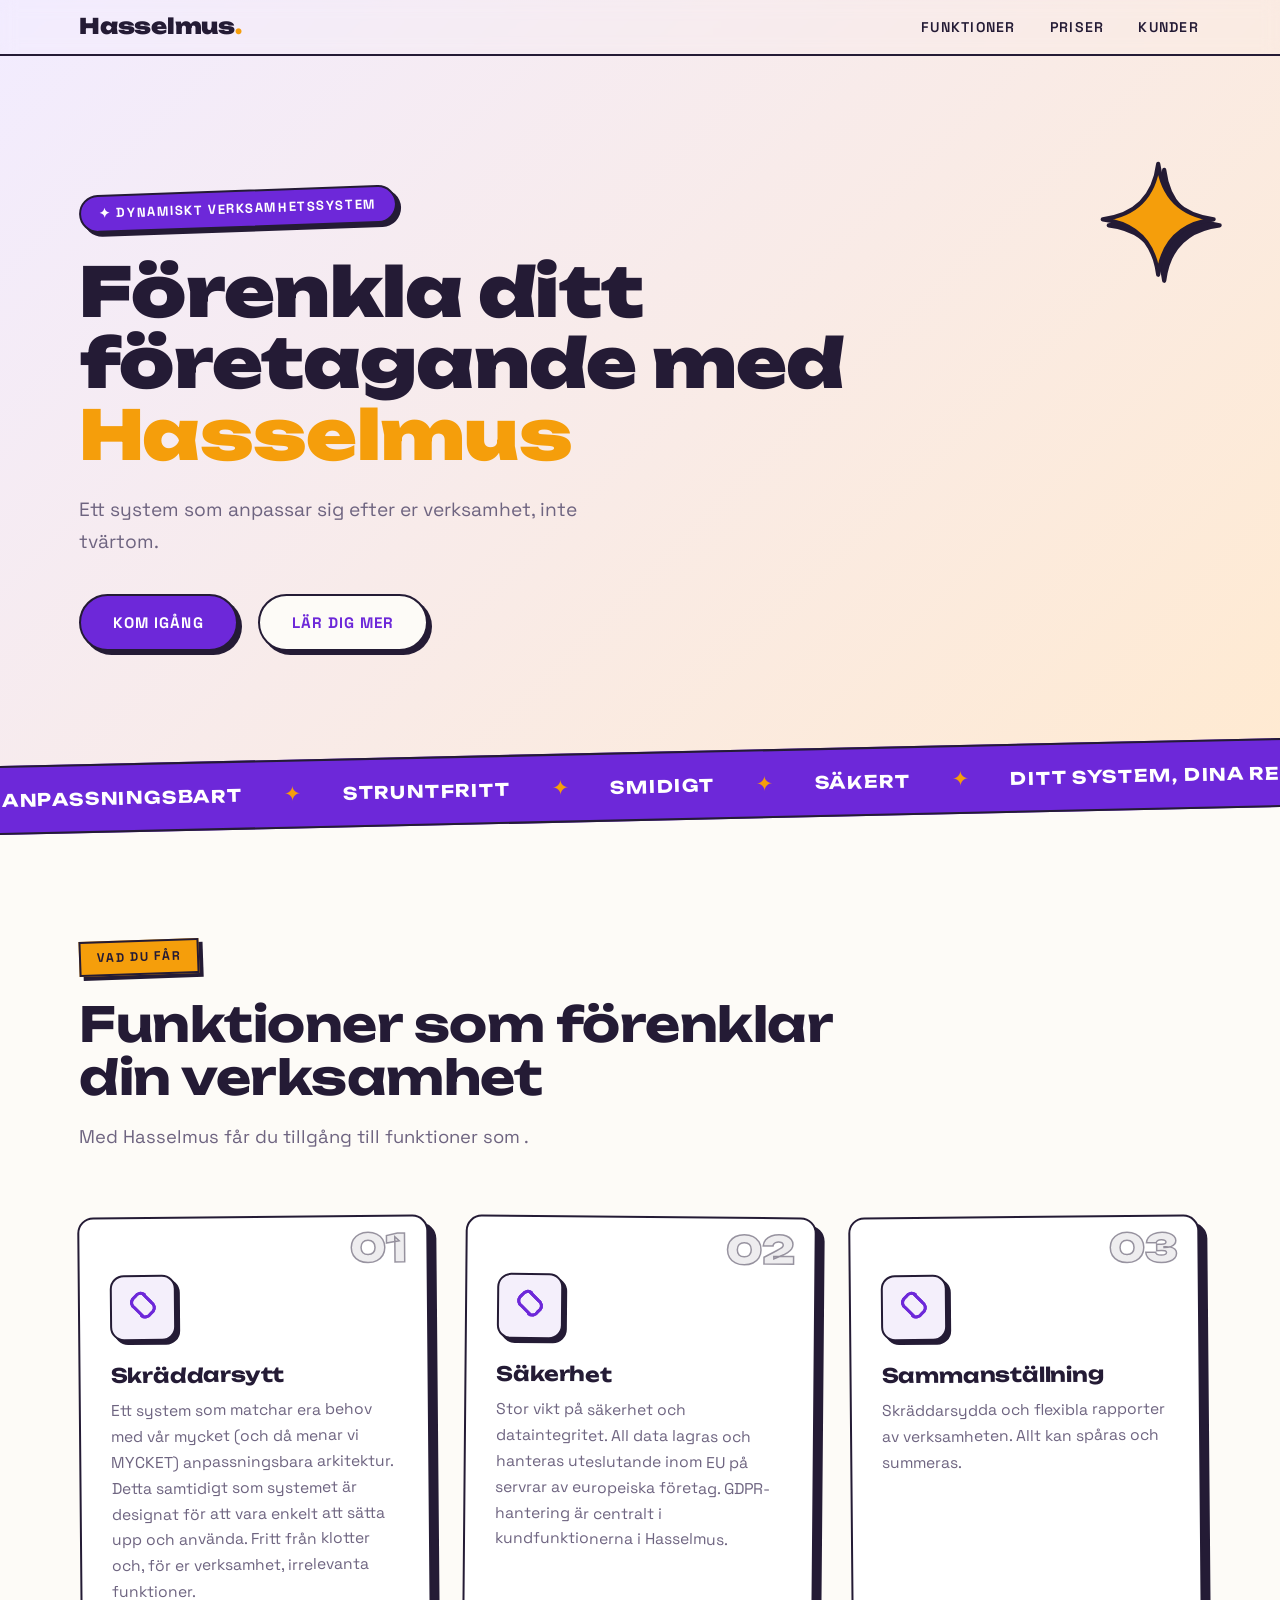
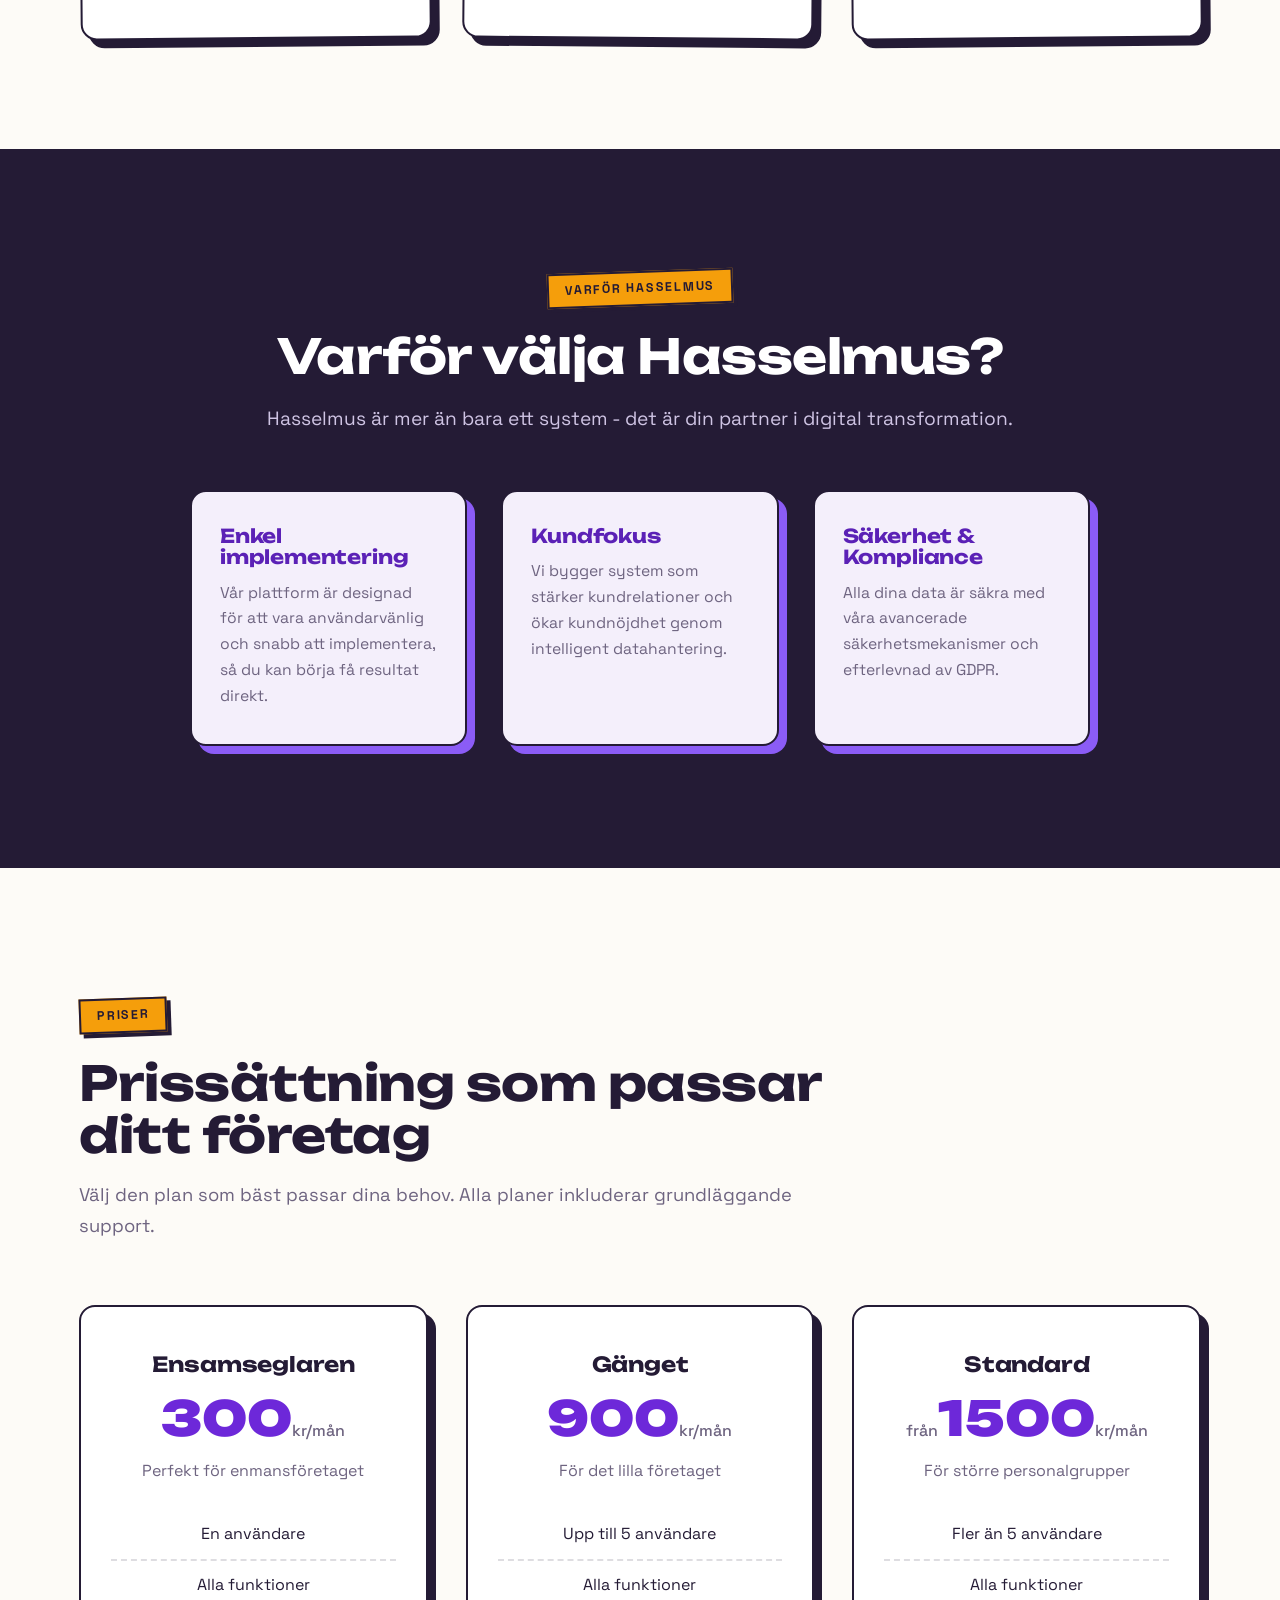
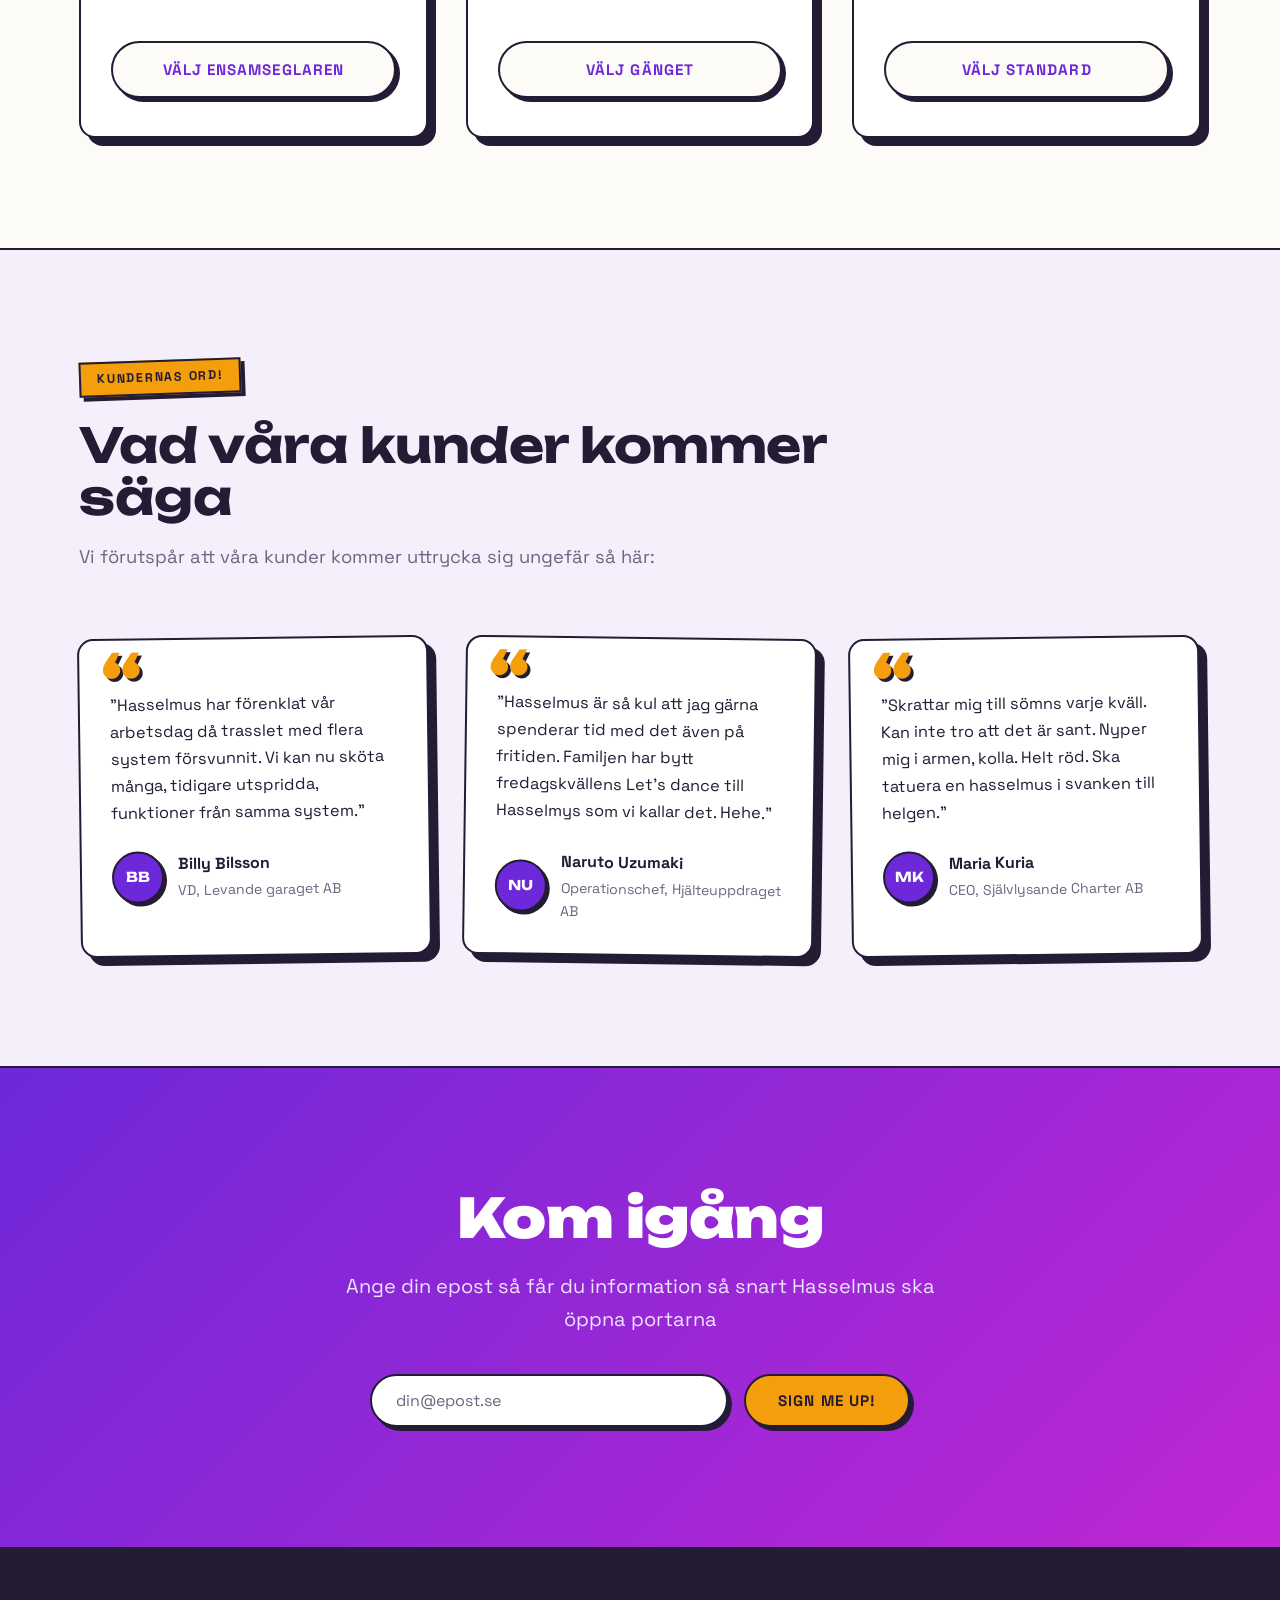
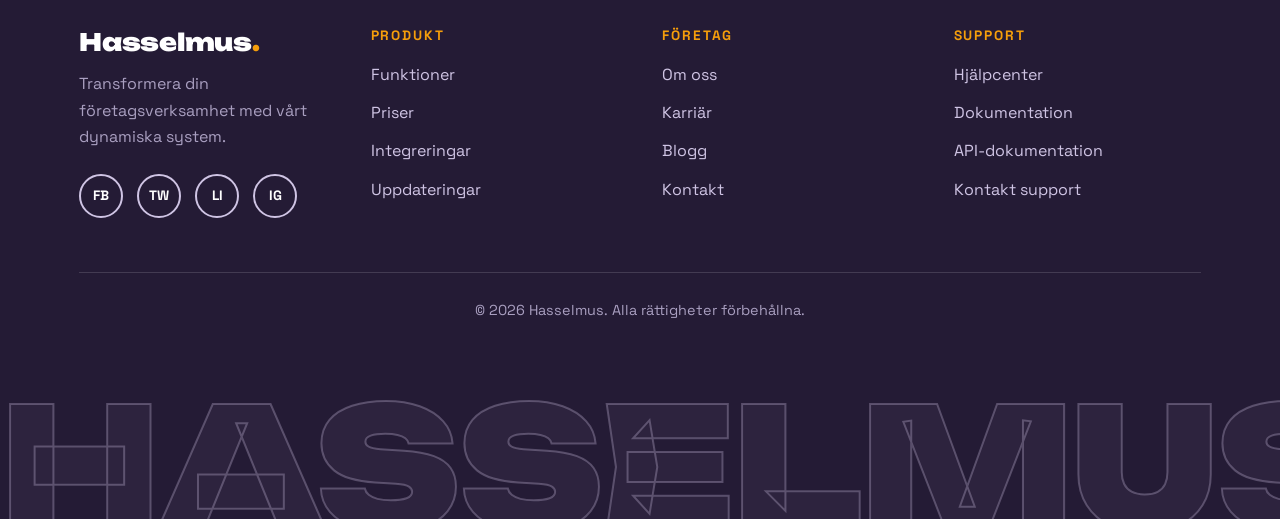
==== commit 3c2aa82a: "Högre kvalitet på infon" ====
--- a/index.html
+++ b/index.html
@@ -3,7 +3,7 @@
   <head>
     <meta charset="UTF-8" />
     <meta name="viewport" content="width=device-width, initial-scale=1.0" />
-    <title>Hasselmus - Dynamiskt verksamhetssystem för företag</title>
+    <title>Hasselmus - Det anpassningsbara verksamhetssystemet</title>
 
     <link
       href="https://fonts.googleapis.com/css2?family=Space+Grotesk:wght@400;500;700&family=Unbounded:wght@500;700;900&display=swap"
--- a/styles.css
+++ b/styles.css
@@ -65,6 +65,7 @@
   font-family: var(--font-display);
   line-height: 1.1;
   letter-spacing: -0.01em;
+  overflow-wrap: break-word;
 }
 
 .section-header {
@@ -220,7 +221,6 @@
 }
 
 .hero-content {
-  max-width: 640px;
   position: relative;
   z-index: 1;
 }
@@ -242,7 +242,7 @@
 }
 
 .hero-content h1 {
-  font-size: clamp(2.5rem, 6vw, 4.4rem);
+  font-size: clamp(1.85rem, 4.2vw + 0.9rem, 4.4rem);
   font-weight: 900;
   line-height: 1.05;
   margin-bottom: 24px;
@@ -268,7 +268,7 @@
 .hero-star {
   position: absolute;
   top: 150px;
-  right: 7%;
+  right: 3%;
   width: clamp(100px, 13vw, 180px);
   color: var(--accent);
   filter: drop-shadow(6px 6px 0 var(--dark));
@@ -303,7 +303,7 @@
 .marquee-track {
   display: flex;
   width: max-content;
-  animation: marquee 24s linear infinite;
+  animation: marquee 48s linear infinite;
 }
 
 .marquee-group {
@@ -485,12 +485,14 @@
   display: grid;
   grid-template-columns: repeat(auto-fit, minmax(280px, 1fr));
   gap: 38px;
-  align-items: start;
+  align-items: stretch;
 }
 
 .pricing-card {
   position: relative;
   overflow: hidden;
+  display: flex;
+  flex-direction: column;
   background-color: white;
   border: var(--border);
   border-radius: 16px;
@@ -544,6 +546,10 @@
 
 .pricing-features li:last-child {
   border-bottom: none;
+}
+
+.pricing-card .btn {
+  margin-top: auto;
 }
 
 .popular::before {
@@ -714,6 +720,38 @@
   max-width: 640px;
   margin: 0 auto 38px;
   color: #ede4fd;
+}
+
+.cta-form {
+  display: flex;
+  justify-content: center;
+  gap: 16px;
+  max-width: 540px;
+  margin: 0 auto;
+}
+
+.cta-form input {
+  flex: 1;
+  min-width: 0;
+  padding: 14px 24px;
+  border: var(--border);
+  border-radius: 999px;
+  box-shadow: var(--shadow-hard-sm);
+  background-color: white;
+  color: var(--dark);
+  font-family: var(--font-body);
+  font-size: 1rem;
+  transition: var(--transition);
+}
+
+.cta-form input::placeholder {
+  color: var(--gray);
+}
+
+.cta-form input:focus {
+  outline: none;
+  transform: translate(-3px, -3px);
+  box-shadow: 7px 7px 0 var(--dark);
 }
 
 .cta .btn-primary {
@@ -834,13 +872,37 @@
 
 /* ---------- Responsivt ---------- */
 @media (max-width: 768px) {
+  .header .container {
+    flex-direction: column;
+    justify-content: center;
+    align-items: center;
+    gap: 14px;
+  }
+
+  .logo,
+  .navigation {
+    text-align: center;
+  }
+
+  .navigation ul {
+    flex-wrap: wrap;
+    justify-content: center;
+  }
+
   .navigation ul li {
-    margin-left: 16px;
+    margin: 4px 8px;
   }
 
   .navigation ul li a {
     font-size: 0.78rem;
     letter-spacing: 0.04em;
+  }
+
+  h1,
+  h2,
+  h3 {
+    hyphens: auto;
+    -webkit-hyphens: auto;
   }
 
   .hero {
@@ -882,26 +944,16 @@
 }
 
 @media (max-width: 480px) {
-  .header .container {
-    flex-direction: column;
-    gap: 14px;
-  }
-
-  .navigation ul {
-    flex-wrap: wrap;
-    justify-content: center;
-  }
-
-  .navigation ul li {
-    margin: 4px 8px;
-  }
-
   .hero {
     padding: 140px 0 90px;
   }
 
   .hero-buttons .btn {
     width: 100%;
+  }
+
+  .cta-form {
+    flex-direction: column;
   }
 
   .kicker {
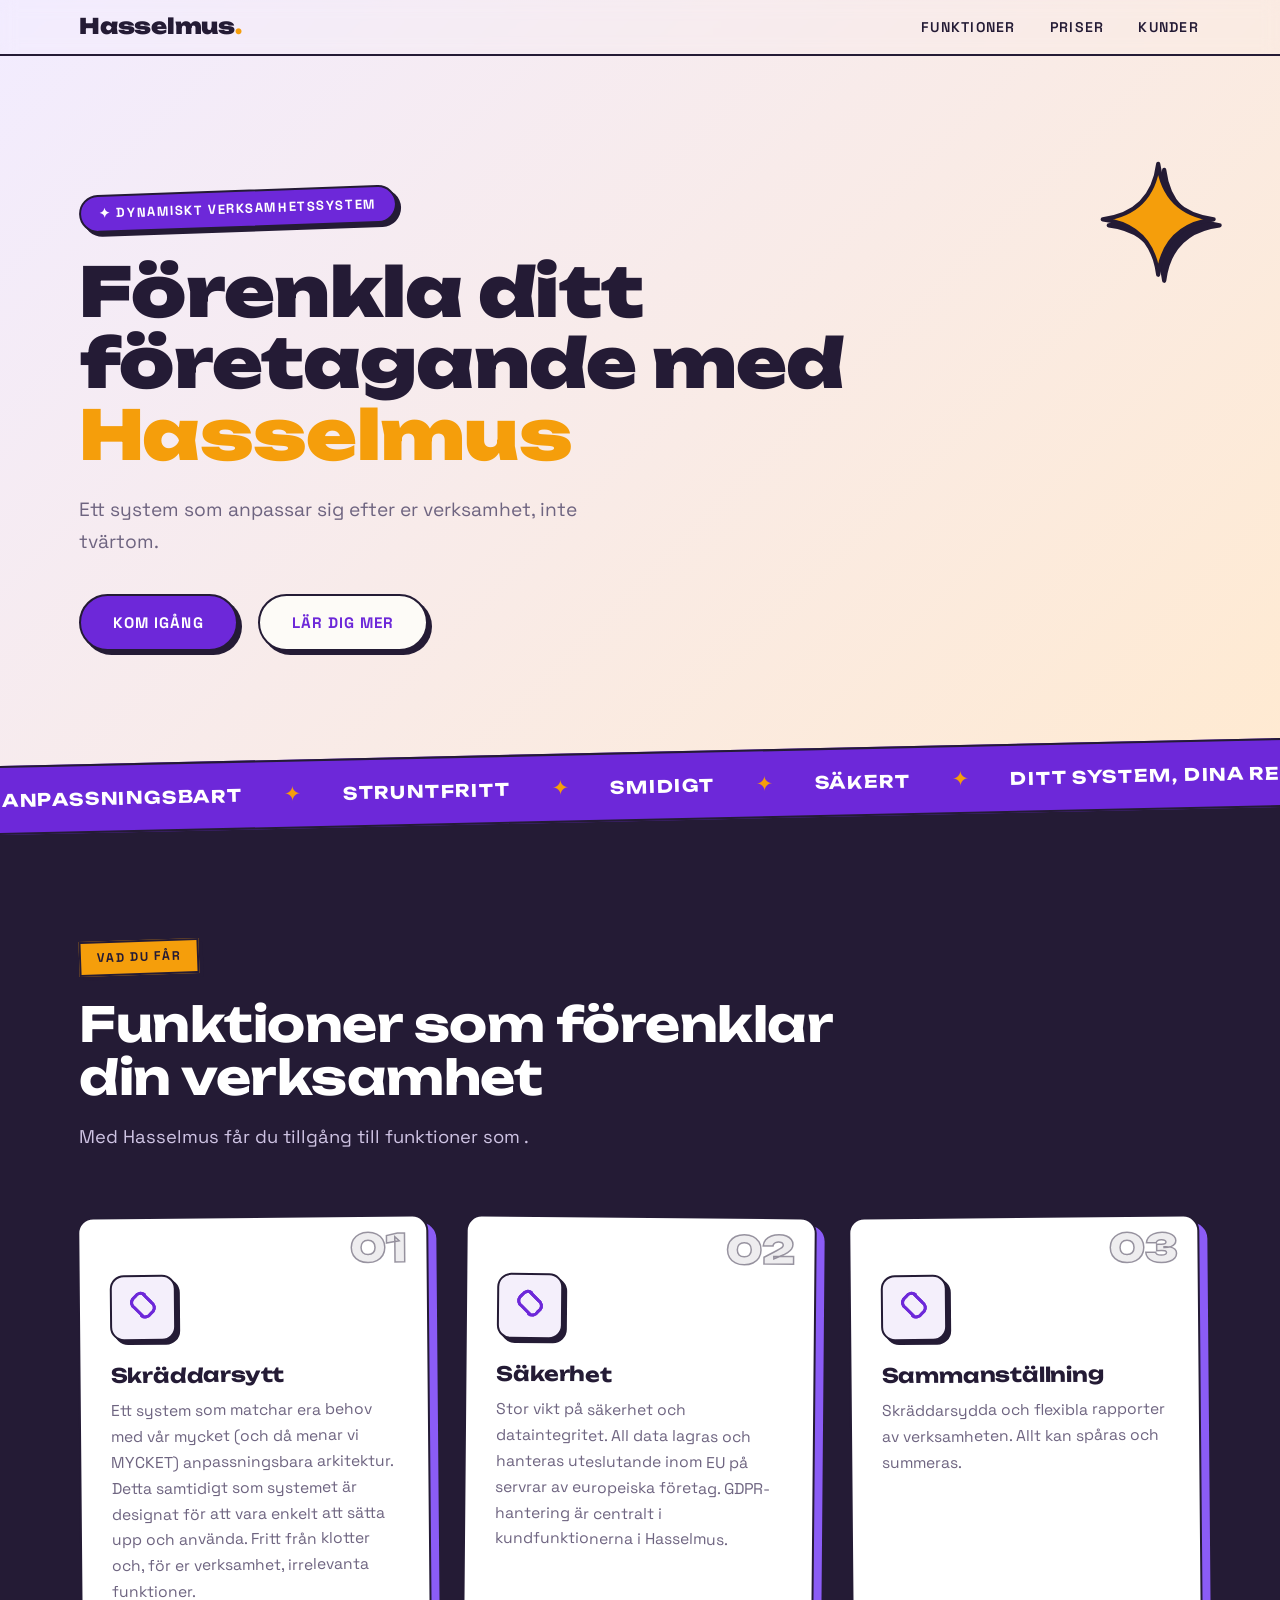
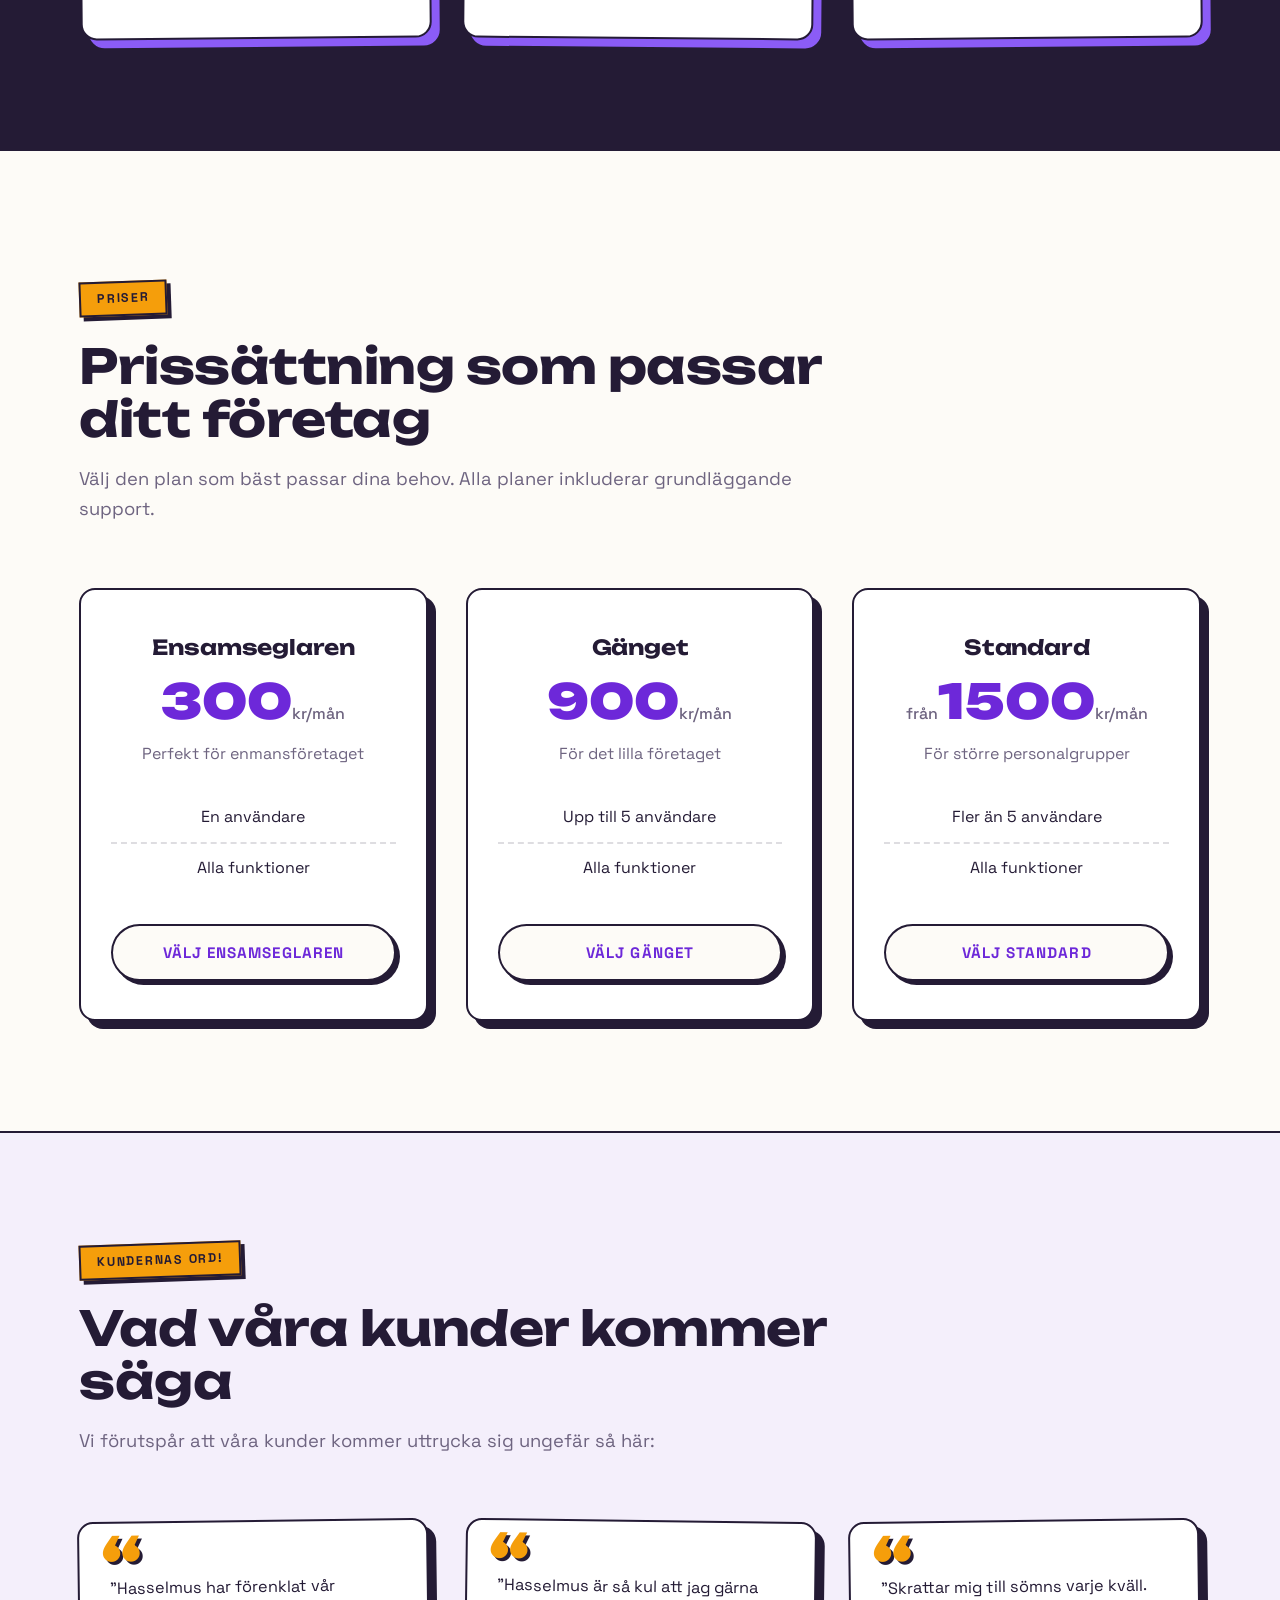
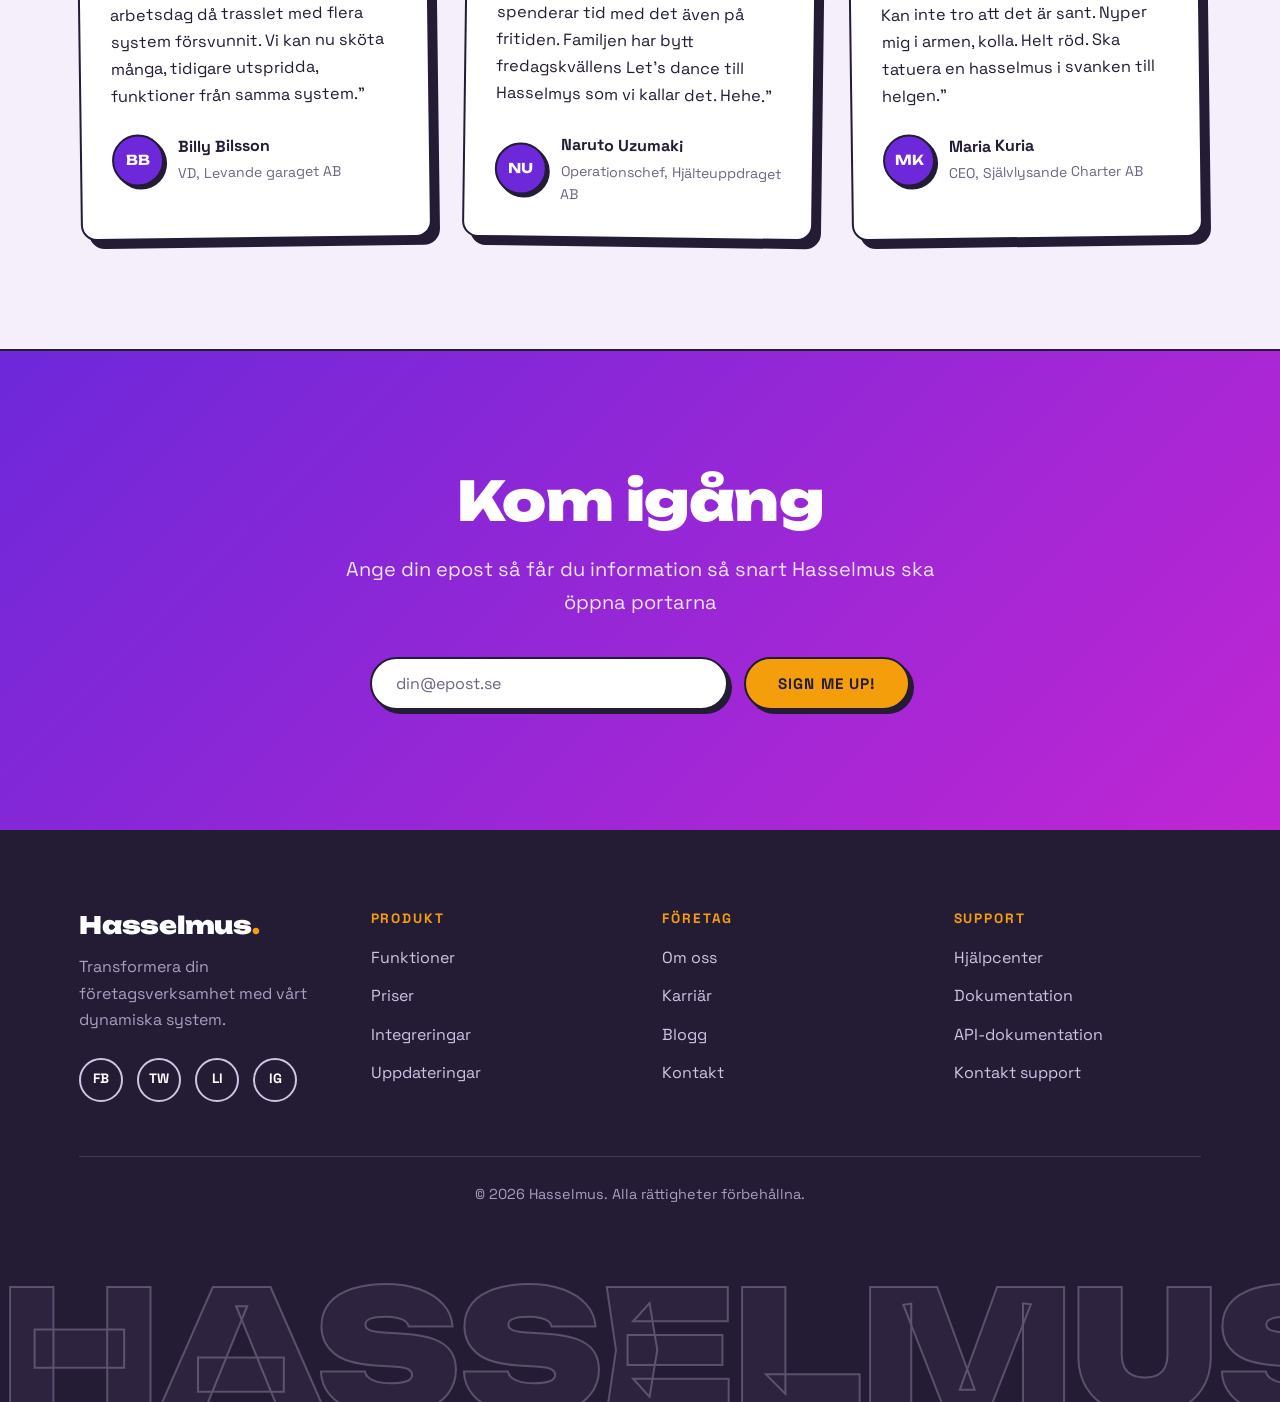
==== commit db393f84: "ta bort usp" ====
--- a/index.html
+++ b/index.html
@@ -16,7 +16,6 @@
     <html-include src="sections/hero.html"></html-include>
     <html-include src="sections/marquee.html"></html-include>
     <html-include src="sections/features.html"></html-include>
-    <html-include src="sections/usp.html"></html-include>
     <html-include src="sections/pricing.html"></html-include>
     <html-include src="sections/testimonials.html"></html-include>
     <html-include src="sections/cta.html"></html-include>
--- a/styles.css
+++ b/styles.css
@@ -335,10 +335,19 @@
   }
 }
 
-/* ---------- Funktioner ---------- */
+/* ---------- Funktioner (mörk sektion) ---------- */
 .features {
   padding: 150px 0 110px;
-  background-color: var(--cream);
+  background-color: var(--dark);
+  border-bottom: var(--border);
+}
+
+.features .section-header h2 {
+  color: white;
+}
+
+.features .section-header p {
+  color: #cfc4e4;
 }
 
 .features-grid {
@@ -352,7 +361,7 @@
   background-color: white;
   border: var(--border);
   border-radius: 16px;
-  box-shadow: var(--shadow-hard);
+  box-shadow: 8px 8px 0 var(--primary-bright);
   padding: 56px 30px 32px;
   text-align: left;
   transition: var(--transition);
@@ -368,7 +377,7 @@
 
 .features-grid .feature-card:hover {
   transform: rotate(0deg) translateY(-6px);
-  box-shadow: 12px 12px 0 var(--primary);
+  box-shadow: 12px 12px 0 var(--accent);
 }
 
 .feature-number {
@@ -410,67 +419,6 @@
 }
 
 .feature-card p {
-  color: var(--gray);
-  font-size: 0.98rem;
-}
-
-/* ---------- USP (mörk sektion) ---------- */
-.usp {
-  padding: 120px 0;
-  background-color: var(--dark);
-  border-top: var(--border);
-  border-bottom: var(--border);
-}
-
-.usp-content {
-  max-width: 900px;
-  margin: 0 auto;
-  text-align: center;
-}
-
-.usp-title {
-  font-size: clamp(1.9rem, 4vw, 3rem);
-  font-weight: 700;
-  color: white;
-  margin-bottom: 20px;
-}
-
-.usp-description {
-  font-size: 1.2rem;
-  color: #cfc4e4;
-  margin-bottom: 56px;
-}
-
-.usp-features {
-  display: grid;
-  grid-template-columns: repeat(auto-fit, minmax(260px, 1fr));
-  gap: 34px;
-  margin-top: 50px;
-  text-align: left;
-}
-
-.usp-feature {
-  background-color: var(--secondary);
-  border: var(--border);
-  border-radius: 16px;
-  box-shadow: 8px 8px 0 var(--primary-bright);
-  padding: 34px 28px;
-  transition: var(--transition);
-}
-
-.usp-feature:hover {
-  transform: translateY(-6px);
-  box-shadow: 12px 12px 0 var(--accent);
-}
-
-.usp-feature h3 {
-  color: var(--primary-dark);
-  font-size: 1.2rem;
-  font-weight: 700;
-  margin-bottom: 12px;
-}
-
-.usp-feature p {
   color: var(--gray);
   font-size: 0.98rem;
 }
@@ -917,14 +865,12 @@
     font-size: 0.9rem;
   }
 
-  .feature-card,
-  .usp-feature,
   .pricing-card,
   .testimonial-card {
     box-shadow: 5px 5px 0 var(--dark);
   }
 
-  .usp-feature {
+  .feature-card {
     box-shadow: 5px 5px 0 var(--primary-bright);
   }
 
